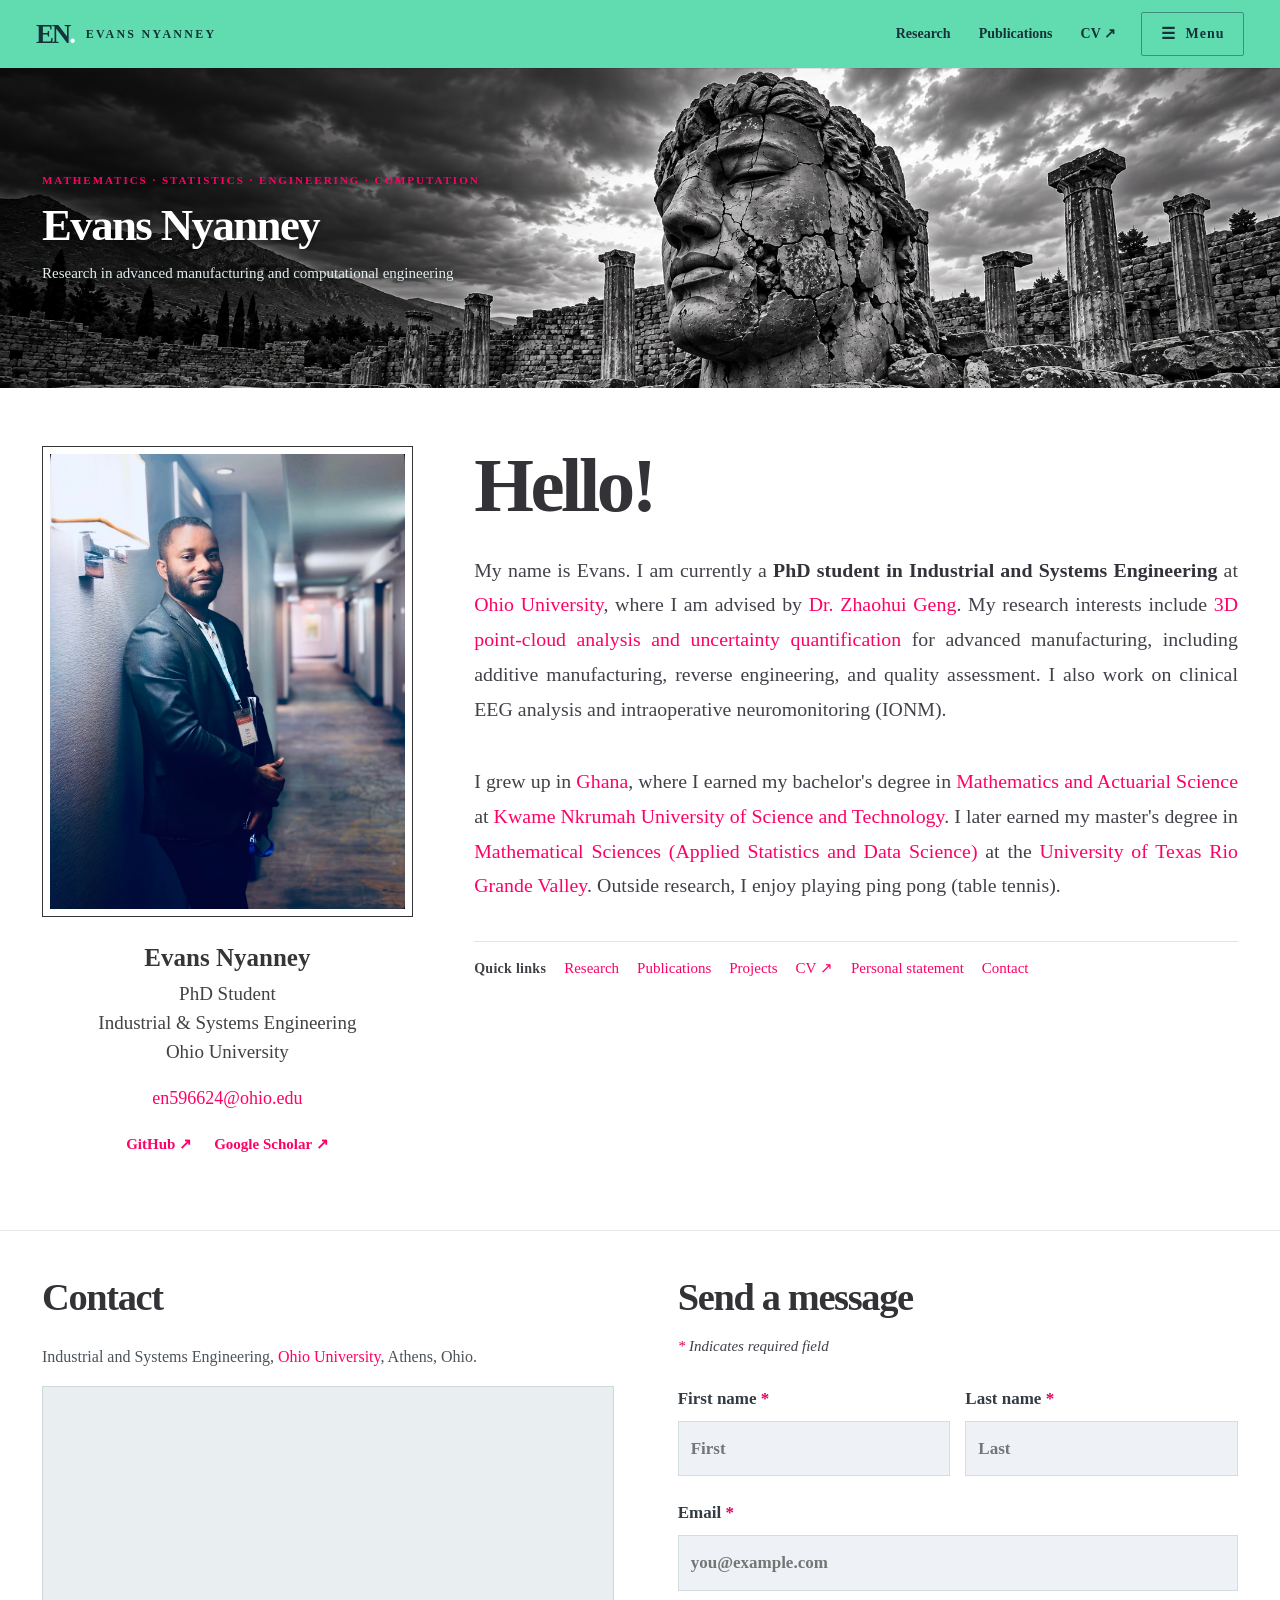
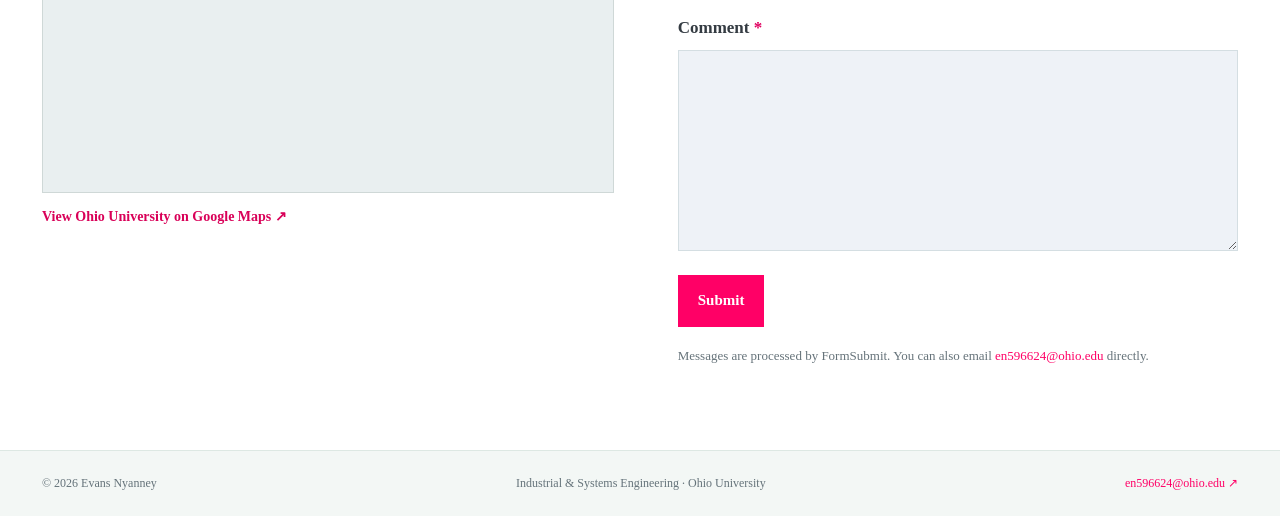
==== index.html @ 14fbb62d "Update CV and remove arrival year from homepage biography" ====
<!DOCTYPE html>

<html lang="en"><head><meta charset="utf-8"/><meta content="width=device-width, initial-scale=1" name="viewport"/><meta content="#60dcb0" name="theme-color"/><meta content="Evans Nyanney — academic research in advanced manufacturing, 3D point clouds, applied statistics, and computational engineering." name="description"/><title>Home | Evans Nyanney</title><link href="styles.css?v=20261016-5" rel="stylesheet"/><link href="typography.css?v=1" rel="stylesheet"/></head><body class="home-page">
<a class="skip-link" href="#content">Skip to main content</a>
<header class="topbar"><div class="top-inner"><a aria-label="Evans Nyanney, homepage" class="brand" href="index.html"><span class="brand-mark">EN<span class="dot">.</span></span><span class="brand-name">EVANS NYANNEY</span></a><nav class="desktop-priority" aria-label="Research shortcuts"><a href="research.html">Research</a><a href="publications.html">Publications</a><a href="cv.pdf" target="_blank" rel="noopener noreferrer">CV &#8599;</a></nav><button aria-controls="navlinks" aria-expanded="false" aria-label="Open site navigation menu" class="menu-toggle" title="Open navigation menu" type="button"><span aria-hidden="true" class="hamburger">☰</span> Menu</button><nav aria-label="Primary navigation" class="navlinks" id="navlinks"><a aria-current="page" class="active" href="index.html">Home</a><a href="cv.pdf" rel="noopener noreferrer" target="_blank">CV (PDF) ↗</a><a href="research.html">Research</a><a href="publications.html">Publications</a><a href="projects.html">Projects</a><a href="personal-statement.html">Personal Statement</a><a href="contact.html">Contact</a></nav></div></header>
<section aria-label="Research banner" class="home-masthead" style="position:relative;overflow:hidden;width:100%;aspect-ratio:4/1;background:#172126"><img class="home-masthead-image" src="assets/home-sculpture-wide.png" alt="" width="2172" height="724" fetchpriority="high" style="display:block;width:100%;height:100%;object-fit:cover;object-position:center center"/><div class="home-masthead-content wrap" style="position:absolute;inset:0;display:flex;align-items:center"><div class="home-masthead-text"><p class="eyebrow light">MATHEMATICS · STATISTICS · ENGINEERING · COMPUTATION</p><h1>Evans Nyanney</h1><p>Research in advanced manufacturing and computational engineering</p></div></div></section><main id="content"><section class="home-intro wrap"><aside class="identity"><div class="profile-art"><img alt="Evans Nyanney at a conference" decoding="async" fetchpriority="high" height="1502" src="assets/EVANS.jpg" width="1170"/></div><h2>Evans Nyanney</h2><p class="role">PhD Student<br/>Industrial &amp; Systems Engineering<br/>Ohio University</p><p class="email-line"><a href="mailto:en596624@ohio.edu">en596624@ohio.edu</a></p><div class="social-links"><a href="https://github.com/evansnyanney" rel="noopener noreferrer" target="_blank">GitHub ↗</a><a href="https://scholar.google.com/citations?user=vQ40ShMAAAAJ" rel="noopener noreferrer" target="_blank">Google Scholar ↗</a></div></aside>
<div class="welcome">
<h2>Hello!</h2>
<p class="intro-lead">My name is Evans. I am currently a <strong>PhD student in Industrial and Systems Engineering</strong> at <a href="https://www.ohio.edu/">Ohio University</a>, where I am advised by <span class="bio-highlight">Dr. Zhaohui Geng</span>. My research interests include <span class="bio-highlight">3D point-cloud analysis and uncertainty quantification</span> for advanced manufacturing, including additive manufacturing, reverse engineering, and quality assessment. I also work on clinical EEG analysis and intraoperative neuromonitoring (IONM).</p>
<p class="academic-journey">I grew up in <span class="bio-highlight">Ghana</span>, where I earned my bachelor's degree in <span class="bio-highlight">Mathematics and Actuarial Science</span> at <a href="https://www.knust.edu.gh/">Kwame Nkrumah University of Science and Technology</a>. I later earned my master's degree in <span class="bio-highlight">Mathematical Sciences (Applied Statistics and Data Science)</span> at the <a href="https://www.utrgv.edu/">University of Texas Rio Grande Valley</a>. Outside research, I enjoy playing ping pong (table tennis).</p>
<nav aria-label="Quick navigation" class="quick"><h3>Quick links</h3><ul><li><a href="research.html">Research</a></li><li><a href="publications.html">Publications</a></li><li><a href="projects.html">Projects</a></li><li><a href="cv.pdf" target="_blank" rel="noopener noreferrer">CV &#8599;</a></li><li><a href="personal-statement.html">Personal statement</a></li><li><a href="contact.html">Contact</a></li></ul></nav>
</div></section>
<section aria-labelledby="home-contact-heading" class="home-contact" id="contact">
<div class="wrap home-contact-inner">
<div class="campus-location">
<h2 class="section-title" id="home-contact-heading">Contact</h2>
<p class="campus-description">Industrial and Systems Engineering, <a href="https://www.ohio.edu/" rel="noopener noreferrer" target="_blank">Ohio University</a>, Athens, Ohio.</p>
<div class="map-shell">
<iframe allowfullscreen="" loading="lazy" referrerpolicy="no-referrer-when-downgrade" src="https://www.google.com/maps?q=Ohio%20University%2C%20Athens%2C%20Ohio&amp;z=15&amp;output=embed" title="Map showing Ohio University in Athens, Ohio"></iframe>
</div>
<a class="map-external" href="https://www.google.com/maps/search/?api=1&amp;query=Ohio+University+Athens+Ohio" rel="noopener noreferrer" target="_blank">View Ohio University on Google Maps ↗</a>
</div>
<div class="home-contact-form">
<h2 class="section-title">Send a message</h2>
<p class="required-note"><span>*</span> Indicates required field</p>
<form id="email-form" action="https://formsubmit.co/ajax/en596624@ohio.edu" method="post"><span hidden style="display:none!important"><input type="text" name="_honey" tabindex="-1" autocomplete="off" aria-hidden="true"/></span>
<div class="field-row">
<label>First name <span class="required">*</span><input autocomplete="given-name" id="sender-firstname" name="firstname" placeholder="First" required=""/></label>
<label>Last name <span class="required">*</span><input autocomplete="family-name" id="sender-lastname" name="lastname" placeholder="Last" required=""/></label>
</div>
<label>Email <span class="required">*</span><input autocomplete="email" id="sender-email" name="email" placeholder="you@example.com" required="" type="email"/></label>
<label>Comment <span class="required">*</span><textarea id="sender-message" name="message" required="" rows="6"></textarea></label>
<button class="send-button" type="submit">Submit</button>
<p class="form-status" role="status" aria-live="polite" aria-atomic="true"></p><p class="form-help">Messages are processed by FormSubmit. You can also email <a href="mailto:en596624@ohio.edu">en596624@ohio.edu</a> directly.</p>
</form>
</div>
</div>
</section>
</main>
<footer><div class="wrap footer-inner"><span>© 2026 Evans Nyanney</span><span>Industrial &amp; Systems Engineering · Ohio University</span><a href="mailto:en596624@ohio.edu">en596624@ohio.edu ↗</a></div></footer>
<script defer="" src="script.js?v=20261015-2"></script></body></html>
---- styles.css ----
:root{--ink:#23363d;--ink2:#4a5960;--mint:#56cfa9;--mintdark:#057e69;--navy:#15323b;--line:#dfe7e4;--pale:#f6f9f8;--max:1190px}
*{box-sizing:border-box}html{scroll-behavior:smooth}body{margin:0;background:white;color:var(--ink);font:17px/1.72 "Segoe UI",Arial,sans-serif;-webkit-font-smoothing:antialiased}a{color:var(--mintdark);text-decoration:none}a:hover{text-decoration:underline}button,input,textarea{font:inherit}button{cursor:pointer}a:focus-visible,button:focus-visible,input:focus-visible,textarea:focus-visible{outline:3px solid #137e86;outline-offset:4px}.skip-link{position:absolute;top:-100px;left:20px;padding:10px 17px;background:white;z-index:40}.skip-link:focus{top:12px}.wrap{max-width:var(--max);margin:0 auto;padding:0 42px}
.topbar{background:var(--mint);position:relative;z-index:10;box-shadow:0 1px 0 rgba(0,0,0,.09)}.top-inner{max-width:1470px;margin:0 auto;min-height:74px;padding:0 36px;display:flex;align-items:center;justify-content:space-between;gap:25px}.brand{display:flex;gap:12px;align-items:center;color:#113538;white-space:nowrap}.brand:hover{text-decoration:none}.brand-mark{font:700 27px/1 Georgia,serif;letter-spacing:-.08em}.dot{color:white}.brand-name{font:700 12px/1.2 "Segoe UI",Arial,sans-serif;letter-spacing:.19em}.navlinks{display:flex;align-items:center;gap:clamp(12px,1.6vw,26px)}.navlinks a{font-size:13px;font-weight:650;color:#19413f;white-space:nowrap;border-bottom:2px solid transparent;padding:23px 0 19px}.navlinks a:hover,.navlinks a.active{color:#0a3931;text-decoration:none;border-color:#1d6456}.menu-toggle{display:none;background:transparent;border:1px solid #2f8f78;color:#133d38;padding:7px 12px;font-size:13px;font-weight:700}
.hero{height:206px;background:#15323b;position:relative;overflow:hidden}.hero-figure{position:absolute;inset:0 0 0 43%;background-position:center right;background-repeat:no-repeat;background-size:cover;opacity:.7;filter:saturate(.78)}.hero::after{content:"";position:absolute;inset:0;background:linear-gradient(90deg,#15323b 0%,#15323b 32%,rgba(21,50,59,.33) 77%);pointer-events:none}.hero-inner{position:relative;z-index:2;height:100%;display:flex;align-items:center}.hero-text{color:white}.hero-text h1{font-size:clamp(31px,3.7vw,48px);letter-spacing:-.035em;font-weight:650;margin:5px 0 1px;line-height:1.2}.hero-text>p:last-child{font-size:15px;margin:9px 0 0;color:#d2e6e2}.eyebrow{font-size:11px;letter-spacing:.18em;font-weight:800;text-transform:uppercase;color:#147c69;margin:0}.eyebrow.light{color:#89d9be}
.home-intro{display:grid;grid-template-columns:335px minmax(0,1fr);gap:68px;padding-top:70px;padding-bottom:78px;align-items:start}.identity{text-align:center}.profile-art{width:100%;aspect-ratio:auto;background:#fff;border:1px solid #aebbbd;outline:7px solid #f8fafa;overflow:visible;margin-bottom:27px;padding:7px}.profile-art img{width:100%;height:auto;display:block;object-fit:contain;object-position:center center}.identity h2{font-size:22px;margin:0 0 0;line-height:1.4}.role{font-size:15px;line-height:1.55;margin:4px 0 15px;color:var(--ink2)}.email-line{padding:12px 0;border-top:1px solid var(--line);border-bottom:1px solid var(--line);margin:15px 0;font-size:14px}.social-links{display:flex;justify-content:center;gap:21px;font-size:13px;font-weight:700}
.welcome h2{font-size:clamp(55px,6vw,79px);line-height:1.05;margin:17px 0 25px;letter-spacing:-.055em;font-weight:700}.period{color:var(--mintdark)}.welcome p{margin:0 0 23px;color:#405058;font-size:17px;line-height:1.78}.welcome p.intro-lead{font-size:19px;line-height:1.75;color:#2e444a}.welcome strong{color:#203943}.welcome .bio-highlight{color:var(--mintdark);font-weight:650}.quick{margin-top:36px;padding-top:22px;border-top:1px solid #dce4e1}.quick h3{font-size:27px;margin:0 0 1px;letter-spacing:-.025em}.quick p{font-size:15px;color:#64727a;margin:0 0 8px}.quick ul{list-style:none;margin:11px 0 0;padding:0}.quick li{border-bottom:1px solid #e3eae7}.quick li a{padding:11px 0;display:flex;align-items:center;justify-content:space-between;font-size:16px;font-weight:600}.quick li a span{font-size:14px}.quick li a:hover{padding-left:4px;text-decoration:none}
.page-header{padding-top:68px;padding-bottom:41px;border-bottom:1px solid var(--line)}.page-header h1{font-size:clamp(38px,4.5vw,59px);letter-spacing:-.045em;line-height:1.12;margin:13px 0 15px}.page-subtitle{color:#5f7178;max-width:750px;font-size:19px;margin:0}.page-content{padding-top:45px;padding-bottom:95px;min-height:440px}.topic{display:grid;grid-template-columns:65px 1fr;gap:25px;border-bottom:1px solid var(--line);padding:28px 0 33px}.topic:first-child{padding-top:10px}.topic-num{font-size:17px;color:var(--mintdark);font-weight:700}.topic h2,.pub h2{font-size:24px;letter-spacing:-.025em;line-height:1.3;margin:0 0 14px}.topic p{max-width:850px;color:#4d5e65;margin:0;font-size:17px}.topic p.topic-tag{font-size:11px;letter-spacing:.14em;font-weight:700;color:var(--mintdark);margin:0 0 11px}.note-link{background:var(--pale);border-left:3px solid var(--mint);padding:23px 28px;margin-top:45px;max-width:900px}.note-link p{margin:8px 0 0;color:#4d5e65}.pub{display:grid;grid-template-columns:75px minmax(0,1fr) 58px;gap:20px;border-bottom:1px solid var(--line);padding:27px 0 31px}.pub:first-child{border-top:1px solid var(--line)}.pub-year{color:var(--mintdark);font-weight:700;font-size:15px}.pub h2{font-size:20px;margin:0 0 8px}.pub p{font-size:14px;color:#56666e;margin:0}.pub>a{font-size:13px;font-weight:700;justify-self:end;white-space:nowrap}.after-list{margin-top:30px}.statement{max-width:1010px}.statement .welcome-note{text-align:right;font-weight:700;font-size:22px;color:var(--ink);margin:0 0 21px}.statement p{font-size:18px;line-height:1.95;color:#3d4d54;margin:0 0 26px}.statement p.signature{text-align:right;font-weight:700;color:var(--ink);margin-top:40px}.contact-grid{display:grid;grid-template-columns:.83fr 1.17fr;gap:80px}.contact-grid h2{font-size:25px;letter-spacing:-.03em;margin:0 0 16px}.small-muted{color:#5c6c73}.contact-details dl{margin-top:26px}.contact-details dt{font-size:12px;color:#64737a;letter-spacing:.11em;text-transform:uppercase;font-weight:700;margin:19px 0 2px}.contact-details dd{margin:0}.email-panel{background:var(--pale);border:1px solid var(--line);padding:34px}.email-panel>p{color:#5d6c72;font-size:14px;line-height:1.65}.email-panel label{display:flex;flex-direction:column;gap:6px;font-size:13px;color:#334d56;font-weight:700;margin:17px 0}.field-row{display:grid;grid-template-columns:1fr 1fr;gap:15px}.email-panel input,.email-panel textarea{width:100%;min-width:0;border:1px solid #c8d5d2;border-radius:0;background:white;color:#19373f;padding:12px 13px;font-size:15px}.send-button{border:0;background:#167f6b;color:white;font-size:14px;font-weight:700;padding:12px 20px;margin-top:2px}.send-button:hover{background:#126a59}.email-panel .form-help{font-size:12px;margin-bottom:0}
footer{background:#f3f7f5;border-top:1px solid #dde8e3;color:#65737a}.footer-inner{padding-top:22px;padding-bottom:22px;display:flex;justify-content:space-between;gap:15px;align-items:center;font-size:12px}
@media(max-width:960px){.wrap{padding-left:30px;padding-right:30px}.top-inner{padding:0 25px}.navlinks{gap:11px}.navlinks a{font-size:12px}.home-intro{grid-template-columns:290px 1fr;gap:37px}.welcome p{font-size:16px}.welcome p.intro-lead{font-size:18px}.contact-grid{gap:32px}}
@media(max-width:780px){.menu-toggle{display:block}.navlinks{display:none;position:absolute;top:74px;left:0;right:0;background:#50cba5;padding:10px 30px 20px;box-shadow:0 10px 16px #17332b2a;flex-direction:column;align-items:stretch;gap:0}.navlinks.open{display:flex}.navlinks a{padding:10px 5px;font-size:15px}.home-intro{grid-template-columns:235px 1fr;gap:30px}.identity h2{font-size:19px}.role{font-size:13px}.social-links{gap:12px}.contact-grid{grid-template-columns:1fr}.page-content{min-height:unset}}
@media(max-width:630px){.wrap{padding-left:23px;padding-right:23px}.top-inner{min-height:68px;padding:0 20px}.navlinks{top:68px}.hero{height:165px}.hero-figure{inset:0 0 0 15%;opacity:.36}.hero::after{background:linear-gradient(90deg,#15323b 0%,#15323bea 38%,#15323b68)}.hero-text h1{font-size:31px}.hero-text>p:last-child{font-size:13px;max-width:300px}.eyebrow{font-size:9px}.home-intro{display:flex;flex-direction:column;gap:38px;padding-top:42px;padding-bottom:60px}.identity{max-width:350px;width:100%;margin:0 auto}.profile-art{aspect-ratio:auto}.welcome h2{font-size:63px;margin-top:10px}.welcome p{font-size:16px;line-height:1.77}.welcome p.intro-lead{font-size:18px}.quick h3{font-size:25px}.page-header{padding-top:40px;padding-bottom:33px}.page-header h1{font-size:40px}.page-subtitle{font-size:16px}.page-content{padding-top:30px;padding-bottom:70px}.topic{grid-template-columns:40px 1fr;gap:13px}.topic h2{font-size:21px}.topic p{font-size:15px}.pub{grid-template-columns:45px 1fr;gap:12px}.pub h2{font-size:17px}.pub>a{grid-column:2;justify-self:start}.statement p{font-size:16px;line-height:1.82}.field-row{grid-template-columns:1fr;gap:0}.email-panel{padding:24px}.footer-inner{flex-direction:column;align-items:flex-start;gap:4px}}
@media(prefers-reduced-motion:reduce){html{scroll-behavior:auto}}


/* Homepage refinement: direct visual alignment with the selected academic reference.
   Pink/magenta identifies important institutions, advisor, fields, and navigation links.
   The green navigation bar and point-cloud figure remain intact. */
:root{--academic-accent:#f60062;--mint:#61dcb0;--mintdark:#e6005b;--max:1480px}
a{color:var(--academic-accent)}
a:hover{color:#c5004f}
.topbar{background:#61dcb0}
.navlinks a,.brand{color:#143338}
.navlinks a:hover,.navlinks a.active{color:#173e3e;border-color:#143338}
.hero{height:126px}
.hero-figure{opacity:.57;inset:0 0 0 34%;background-position:center 55%}
.hero::after{background:linear-gradient(90deg,#15323b 0%,#15323b 31%,rgba(21,50,59,.44) 85%)}
.hero-text h1{font-size:clamp(25px,2.8vw,38px)}
.hero-text>p:last-child{font-size:13px;margin:4px 0 0}
.wrap{max-width:var(--max)}
.home-intro{grid-template-columns:minmax(280px,31%) minmax(0,1fr);gap:clamp(45px,4.8vw,80px);padding-top:58px;padding-bottom:96px}
.identity{max-width:440px}
.profile-art{border:1px solid #343434;outline:0;padding:7px;background:#fff;margin-bottom:23px}
.profile-art img{width:100%;height:auto;object-fit:contain;object-position:center;display:block}
.identity h2{font-size:25px;font-weight:700;margin-top:14px;color:#363638}
.identity .role{font-size:19px;color:#424246;line-height:1.52;margin:5px 0 14px}
.identity .email-line{border:0;padding:2px 0;margin:0 0 16px;font-size:18px}
.identity .social-links{gap:22px;margin-top:9px;font-size:15px}
.welcome h2{font-size:clamp(60px,5.5vw,82px);letter-spacing:-.045em;font-weight:750;margin:-2px 0 22px;line-height:1.03;color:#333337}
.welcome p,.welcome p.intro-lead{font-size:clamp(19px,1.55vw,24px);line-height:1.65;margin:0 0 40px;color:#414149;font-weight:400;letter-spacing:.002em}
.welcome p.intro-lead{font-weight:400}
.welcome p a,.welcome p .bio-highlight{color:var(--academic-accent);font-weight:400}
.welcome p strong{font-weight:500;color:#33333b}
.welcome p a:hover{text-decoration:underline;text-underline-offset:4px}
.quick{margin-top:50px;padding:0;border:0}
.quick h3{font-size:clamp(29px,2.9vw,40px);font-weight:750;letter-spacing:-.028em;margin:0 0 18px;color:#333337}
.quick ul{list-style:disc;padding:0 0 0 43px;margin:0}
.quick li{border:0;padding:0 0 12px 0;font-size:clamp(19px,1.45vw,23px);line-height:1.6;color:#414149}
.quick li a{display:inline;padding:0;font-size:inherit;font-weight:400;color:var(--academic-accent)}
.quick li a:hover{padding:0;text-decoration:underline;text-underline-offset:4px}
.quick li::marker{color:#414149}
.page-header .eyebrow,.topic-num,.pub-year,.topic p.topic-tag{color:var(--academic-accent)}
.note-link{border-left-color:var(--academic-accent)}
.send-button{background:#df0059}
.send-button:hover{background:#b60048}
@media(max-width:1060px){
 .home-intro{grid-template-columns:minmax(245px,31%) minmax(0,1fr);gap:35px}
 .welcome p,.welcome p.intro-lead{font-size:19px}
 .identity .role{font-size:16px}.identity .email-line{font-size:15px}
}
@media(max-width:780px){
 .navlinks{background:#61dcb0}
 .home-intro{grid-template-columns:245px minmax(0,1fr);gap:28px}
 .welcome h2{font-size:59px}
 .welcome p,.welcome p.intro-lead{font-size:17px}
 .quick li{font-size:17px}
}
@media(max-width:630px){
 .hero{height:100px}
 .home-intro{display:flex;flex-direction:column;gap:38px;padding-top:36px;padding-bottom:65px}
 .identity{max-width:355px;width:100%;margin:0 auto}
 .welcome h2{font-size:64px;margin:0 0 18px}
 .welcome p,.welcome p.intro-lead{font-size:18px;line-height:1.65;margin-bottom:26px}
 .quick{margin-top:34px}
 .quick h3{font-size:30px}
 .quick ul{padding-left:26px}
 .quick li{font-size:17px;padding-bottom:11px}
}


/* Compact site-wide top-right navigation, expanded only when MENU is clicked. */
.top-inner{position:relative;min-height:68px}
.menu-toggle{display:inline-flex!important;align-items:center;gap:10px;background:transparent;border:1px solid rgba(21,50,59,.45);color:#173338;padding:9px 16px;font-size:14px;font-weight:800;letter-spacing:.07em;border-radius:2px;min-width:103px;justify-content:center}
.menu-toggle:hover,.menu-toggle[aria-expanded="true"]{background:#fff8;text-decoration:none}
.hamburger{font-size:16px;line-height:1}
.navlinks,.navlinks.open{position:absolute;display:none;right:30px;top:calc(100% - 2px);left:auto;width:min(340px,calc(100vw - 32px));background:#f9fffc;flex-direction:column;align-items:stretch;gap:0;padding:9px 17px;box-shadow:0 18px 35px #142f2850;border:1px solid #cddfd8;border-top:3px solid #126c65;max-height:calc(100vh - 90px);overflow-y:auto;z-index:30}
.navlinks.open{display:flex}
.navlinks a{display:block!important;border-bottom:1px solid #dae7e2!important;color:#1b4544!important;font-size:15px!important;padding:12px 7px!important;line-height:1.45;white-space:normal}
.navlinks a:last-child{border-bottom:0!important}
.navlinks a:hover,.navlinks a.active{color:#de005a!important;background:#f5faf8;text-decoration:none}

/* Homepage contact section: map at left, functional mail-composition form at right. */
.home-contact{border-top:1px solid #e3e8e7;background:#fff;padding:44px 0 84px}
.home-contact-inner{display:grid;grid-template-columns:1fr .98fr;align-items:start;gap:clamp(35px,5vw,84px)}
.section-title{font-size:clamp(30px,3vw,43px);line-height:1.15;letter-spacing:-.035em;color:#333337;margin:0 0 24px;font-weight:750}
.campus-description{color:#4b535b;font-size:16px;line-height:1.7;margin:0 0 16px}
.map-shell{border:1px solid #cfd8d7;overflow:hidden;position:relative;background:#e9eff0}
.map-shell iframe{display:block;width:100%;height:405px;border:0}
.map-external{display:inline-block;font-weight:650;font-size:14px;margin-top:12px;color:#d90058}
.home-contact-form .required-note{font-size:15px;font-style:italic;margin:-9px 0 24px;color:#414149}
.required-note span,.home-contact-form .required{color:#e00060}
.home-contact-form form{display:block}
.home-contact-form label{display:block;color:#343b42;font-weight:650;font-size:17px;margin:0 0 22px}
.home-contact-form .field-row{display:grid;grid-template-columns:1fr 1fr;gap:15px}
.home-contact-form input,.home-contact-form textarea{display:block;width:100%;font:inherit;font-size:17px;padding:12px;border:1px solid #d4dee2;background:#eef2f7;color:#1f3842;outline-offset:2px;margin-top:8px;border-radius:0;min-height:44px}
.home-contact-form textarea{resize:vertical;min-height:145px}
.home-contact-form .send-button{background:#e90061;color:white;font-size:15px;border:0;padding:13px 20px;font-weight:700}
.home-contact-form .send-button:hover{background:#b9004f}
.home-contact-form .form-help{font-size:13px;line-height:1.55;color:#66737a;margin:19px 0 0}
.contact-page-map{margin-top:25px}
.contact-page-map .map-shell iframe{height:290px}
@media(max-width:780px){
  .navlinks,.navlinks.open{right:18px;left:auto;top:calc(100% - 1px);width:min(340px,calc(100vw - 36px));padding:9px 17px}
  .home-contact-inner{grid-template-columns:1fr;gap:42px}
  .map-shell iframe{height:330px}
}
@media(max-width:630px){
  .home-contact{padding:32px 0 58px}
  .home-contact-form .field-row{grid-template-columns:1fr;gap:0}
  .map-shell iframe{height:270px}
  .section-title{font-size:31px}
}
/* Research-focused content and desktop shortcuts. */
.desktop-priority{display:flex;gap:28px;align-items:center;margin-left:auto}.desktop-priority a{font-size:14px;font-weight:700;color:#173338}
.welcome h2{font-size:clamp(36px,4vw,58px);line-height:1.13;letter-spacing:-.04em;margin:12px 0 24px}
.welcome p,.welcome p.intro-lead{font-size:clamp(18px,1.4vw,21px);line-height:1.7;margin-bottom:24px}
.research-actions{display:flex;align-items:center;flex-wrap:wrap;gap:22px;margin:28px 0}.primary-link{display:inline-block;background:#15323b;color:white;padding:12px 20px;border-radius:3px;font-weight:650}.primary-link:hover{background:#24505c;color:white}
.research-facts{display:grid;grid-template-columns:repeat(3,minmax(0,1fr));gap:20px;border-block:1px solid var(--line);padding:23px 0;margin:30px 0}.research-facts dt{font-weight:750;font-size:21px;color:#15323b}.research-facts dd{margin:4px 0 0;font-size:13px;line-height:1.5;color:#52636a}
.welcome .background-note{font-size:16px}.quick{margin-top:28px}.quick h3{font-size:26px}.quick li{font-size:17px}
.research-highlights{padding-top:42px;padding-bottom:68px;border-top:1px solid var(--line)}.research-highlights>h2{font-size:36px;letter-spacing:-.035em;margin:8px 0 28px}.highlight-grid{display:grid;grid-template-columns:repeat(3,minmax(0,1fr));gap:24px}.highlight-grid article{padding:26px;background:#f6f9f8;border:1px solid var(--line);border-top:3px solid #15323b}.highlight-grid h3{font-size:23px;line-height:1.35;margin:12px 0}.highlight-grid p{font-size:16px;color:#4d5e65}.highlight-grid a{font-size:15px;font-weight:650}.topic-tag{font-size:11px;letter-spacing:.1em;font-weight:700;color:#b60048}
.research-summary{max-width:950px;background:var(--pale);border-left:3px solid #15323b;padding:26px 30px;margin-bottom:24px}.research-summary h2{font-size:27px;line-height:1.35;margin:0 0 14px}.research-summary p{margin:0;color:#4d5e65}.topic p+p{margin-top:16px}.topic p+a{display:inline-block;margin-top:16px}.topic{scroll-margin-top:24px}.publication-section{margin-top:42px;font-size:27px}.pub p.authors{margin:10px 0 6px}.pub p.paper-summary{margin-top:12px;font-size:15px}.authors strong{color:#23363d}
.workflow{margin:24px 0;max-width:950px}.workflow ol{display:grid;grid-template-columns:repeat(4,minmax(0,1fr));gap:12px;padding:0;list-style:none;counter-reset:stage}.workflow li{padding:18px 14px;background:#edf6f2;border:1px solid #c9ded5;font-size:15px;counter-increment:stage}.workflow li:before{content:counter(stage,decimal-leading-zero);display:block;font-weight:750;color:#086550;margin-bottom:8px}.workflow figcaption{font-size:13px;line-height:1.6;color:#5c6c73}
@media(max-width:1000px){.research-facts{gap:12px}.research-facts dt{font-size:18px}.highlight-grid{gap:15px}.highlight-grid article{padding:20px}.workflow ol{grid-template-columns:repeat(2,minmax(0,1fr))}}
@media(max-width:780px){.desktop-priority{display:none}.highlight-grid{grid-template-columns:1fr}.welcome h2{font-size:38px}.research-facts{grid-template-columns:1fr}.research-facts div{display:flex;flex-direction:column}.research-summary{padding:22px}.research-summary h2{font-size:23px}}
@media(max-width:630px){.welcome h2{font-size:39px}.research-facts{grid-template-columns:repeat(2,minmax(0,1fr))}.research-highlights{padding-top:32px;padding-bottom:42px}.research-highlights>h2{font-size:31px}.workflow ol{grid-template-columns:1fr}.research-actions{gap:18px}}

/* Compact quick links and the bright pink accent from the reference. */
:root{--academic-accent:#ff0066;--mintdark:#ff0066}
.quick{display:flex;align-items:baseline;flex-wrap:wrap;gap:8px 18px;margin-top:22px;padding:14px 0;border-top:1px solid var(--line)}
.quick h3{font-size:14px;letter-spacing:.02em;line-height:1.5;margin:0;color:#414149;white-space:nowrap}
.quick ul{display:flex;flex-wrap:wrap;gap:6px 18px;list-style:none;padding:0;margin:0}
.quick li{font-size:15px;line-height:1.6;padding:0;border:0}
.quick li a,.quick li a:hover{display:inline;padding:0;font-size:inherit}
a,.welcome p a,.welcome p .bio-highlight,.email-line a,.social-links a,.topic-tag,.topic p.topic-tag,.eyebrow,.topic-num,.pub-year,.period{color:var(--academic-accent)}
.hero .eyebrow.light{color:var(--academic-accent)}
.highlight-grid article{border-top-color:var(--academic-accent)}
.highlight-grid .topic-tag{color:var(--academic-accent)}
.research-summary,.note-link{border-left-color:var(--academic-accent)}
.research-actions .primary-link,.send-button,.home-contact-form .send-button{background:var(--academic-accent);color:white}
.research-actions .primary-link:hover,.send-button:hover,.home-contact-form .send-button:hover{background:#cc0052;color:white}
.workflow li{background:#fff4f8;border-color:#f3c4d7}.workflow li:before{color:var(--academic-accent)}
@media(max-width:630px){.quick{gap:6px 14px}.quick ul{gap:6px 15px}.quick li{font-size:14px}}

/* Open biography layout, following the supplied academic references. */
.home-page .home-intro{padding-top:58px;padding-bottom:72px;align-items:start}
.home-page .welcome h2{font-size:clamp(64px,6vw,88px);line-height:1.05;margin:0 0 26px;letter-spacing:-.045em}
.home-page .welcome p,.home-page .welcome p.intro-lead{font-size:clamp(18px,1.55vw,24px);line-height:1.75;margin:0 0 38px}
.home-page .welcome strong{font-weight:650}
.home-page .quick{margin-top:8px}
.statement-page .page-header{text-align:center;border:0;padding-top:52px;padding-bottom:20px}
.statement-page .page-header h1{font-size:clamp(34px,3.5vw,48px);letter-spacing:.01em;margin:0}
.statement-page .page-content{padding-top:0;padding-bottom:70px}
.statement-page .statement{max-width:1280px;margin:0 auto}
.statement-page .statement .welcome-note{text-align:right;font-size:21px;font-weight:700;margin:0 0 12px}
.statement-page .statement p{font-size:clamp(17px,1.3vw,21px);line-height:1.95;letter-spacing:.01em;margin-bottom:30px}
.statement-page .statement .signature{text-align:right;font-weight:400;margin-top:38px}
@media(max-width:630px){.home-page .home-intro{padding-top:34px;padding-bottom:44px;gap:32px}.home-page .welcome h2{font-size:64px;margin-bottom:22px}.home-page .welcome p,.home-page .welcome p.intro-lead{font-size:18px;line-height:1.75;margin-bottom:28px}.statement-page .page-header{padding-top:36px;padding-bottom:24px}.statement-page .statement p{font-size:17px;line-height:1.85;margin-bottom:26px}}

/* Full-width research image behind the banner text. */
.home-page .hero{height:200px;display:block;position:relative;background:#15323b;isolation:isolate}
.home-page .hero-figure{position:absolute;inset:0;display:block;background:none;opacity:1;filter:none;overflow:hidden;z-index:0}
.home-page .hero-figure img{display:block;width:100%;height:100%;max-height:none;object-fit:cover;object-position:center 50%}
.home-page .hero::after{content:"";display:block;position:absolute;inset:0;z-index:1;background:linear-gradient(90deg,rgba(4,22,32,.35) 0%,rgba(4,22,32,.15) 38%,transparent 75%);pointer-events:none}
.home-page .hero-inner{position:relative;z-index:2;display:flex;align-items:center;height:100%;width:100%;max-width:var(--max);margin:0 auto;padding:0 42px}
.home-page .hero-text{max-width:640px;text-shadow:0 1px 4px rgba(0,0,0,.35)}
@media(max-width:630px){.home-page .hero{height:180px}.home-page .hero-inner{padding:0 23px}.home-page .hero-figure{inset:0;opacity:1}.home-page .hero-figure img{max-height:none;object-position:center 50%}.home-page .hero-text{max-width:100%}.home-page .hero::after{background:linear-gradient(90deg,rgba(12,35,44,.85),rgba(12,35,44,.3))}}

/* Three bunny scans across the full banner. */
.home-page .hero-bunnies{display:grid;grid-template-columns:repeat(3,minmax(0,1fr));gap:0;background:#001d2c}
.home-page .bunny-panel{display:block;position:relative;overflow:hidden;min-width:0;height:100%}
.home-page .hero-bunnies .bunny-panel img{position:absolute;height:100%;width:auto;max-width:none;max-height:none;left:50%;top:0;transform:translateX(-74%);object-fit:contain}
.home-page .hero::after{background:linear-gradient(90deg,rgba(4,22,32,.7),rgba(4,22,32,.35) 40%,rgba(4,22,32,.1) 75%)}
@media(max-width:630px){.home-page .hero-bunnies{grid-template-columns:repeat(3,minmax(0,1fr))}.home-page .hero::after{background:rgba(4,22,32,.5)}}

.form-honeypot{display:none!important}.form-status{font-size:15px;line-height:1.6;margin:16px 0 0}.form-status:empty{display:none}.form-status[data-state="success"]{color:#176548}.form-status[data-state="error"]{color:#b00036}.send-button:disabled{opacity:.65;cursor:wait}

/* Dedicated point-cloud banner for the personal statement. */
.statement-banner{position:relative;isolation:isolate;min-height:clamp(260px,32vw,520px);display:flex;align-items:center;justify-content:center;padding:54px 30px;background:#001d2c url('assets/point-cloud-banner.png') center/cover no-repeat;text-align:center}
.statement-banner::before{content:"";position:absolute;inset:0;background:rgba(0,15,25,.48);z-index:-1}
.statement-banner h1{margin:0;color:#fff;font-size:clamp(42px,7.5vw,122px);font-weight:800;line-height:1.08;letter-spacing:.015em;text-transform:uppercase;max-width:1500px;text-shadow:0 2px 14px rgba(0,0,0,.12)}
.statement-page .page-header h2{font-size:clamp(32px,3.5vw,48px);letter-spacing:.01em;line-height:1.2;margin:0}
@media(max-width:630px){.statement-banner{min-height:270px;padding:40px 23px}.statement-banner h1{font-size:clamp(34px,8vw,50px)}}

/* Preserve the sculpture composition instead of cropping it into a short strip. */
.home-page .hero{height:auto;min-height:240px;aspect-ratio:2172/724}
.home-page .hero-figure img{object-fit:cover;object-position:center center}
.home-page .hero-inner{position:absolute;inset:0;height:100%;width:100%}
@media(max-width:630px){.home-page .hero{height:auto;min-height:280px;aspect-ratio:3/2}.home-page .hero-figure img{object-position:68% center}}

/* Independent homepage masthead: image determines height without cropping. */
.home-masthead{width:100%;isolation:isolate}
.home-masthead-text{color:white;max-width:640px;text-shadow:0 1px 6px #0007}
.home-masthead-text h1{font-size:clamp(30px,3.5vw,54px);line-height:1.15;letter-spacing:-.035em;margin:10px 0}
.home-masthead-text .eyebrow{color:#ff0066}
.home-masthead-text>p:last-child{font-size:15px;line-height:1.6;color:#e1edee;margin:8px 0 0}
@media(max-width:630px){.home-masthead-text h1{font-size:25px;margin:5px 0}.home-masthead-text .eyebrow{font-size:8px;letter-spacing:.08em}.home-masthead-text>p:last-child{font-size:11px;max-width:230px;margin:3px 0}.home-masthead-content.wrap{padding-left:16px;padding-right:16px}}

/* Projects: three point-cloud bunnies across the masthead. */
.projects-banner{position:relative;isolation:isolate;height:clamp(200px,20vw,340px);overflow:hidden;background:#001d2c}
.projects-bunnies{position:absolute;inset:0;display:grid;grid-template-columns:repeat(3,minmax(0,1fr))}
.projects-bunnies>span{position:relative;overflow:hidden;min-width:0}
.projects-bunnies img{position:absolute;top:0;left:50%;height:100%;width:auto;max-width:none;transform:translateX(-74%)}
.projects-banner-title{position:absolute;inset:0;display:flex;align-items:center;justify-content:center;background:linear-gradient(0deg,rgba(0,15,25,.42),rgba(0,15,25,.12));padding:24px}
.projects-banner h1{color:#fff;font-size:clamp(42px,5vw,76px);line-height:1.1;font-weight:750;margin:0;text-shadow:0 2px 10px #00121dcc;letter-spacing:-.025em}
.page-header h2{font-size:clamp(30px,3.5vw,48px);letter-spacing:-.035em;line-height:1.2;margin:13px 0 15px}
@media(max-width:630px){.projects-banner{height:200px}.projects-banner h1{font-size:44px}}

/* Publications masthead with colorful geometric point-cloud artwork. */
.publications-banner{position:relative;height:clamp(220px,23vw,380px);overflow:hidden;background:#e9eef0;isolation:isolate}
.publications-banner>img{display:block;width:100%;height:100%;object-fit:cover;object-position:center}
.publications-banner-title{position:absolute;inset:0;display:flex;align-items:center;justify-content:center;background:rgba(8,22,30,.38);padding:24px}
.publications-banner h1{color:white;font-size:clamp(42px,5vw,76px);font-weight:750;line-height:1.15;letter-spacing:-.025em;margin:0;text-shadow:0 2px 12px #001522aa}
@media(max-width:630px){.publications-banner{height:220px}.publications-banner h1{font-size:42px}}

/* Compact, edge-to-edge artwork with no white outer margins. */
.publications-banner.publications-banner-full{height:240px;min-height:0;padding:0;margin:0;width:100%;background:#10171c;overflow:hidden}
.publication-artwork{position:absolute;inset:0;background-image:url('assets/publications-banner.png');background-size:auto 100%;background-position:center;background-repeat:repeat-x;filter:invert(1) hue-rotate(180deg);opacity:.9}
@media(max-width:630px){.publications-banner.publications-banner-full{height:190px}}

/* Projects registration illustration. */
.projects-banner.registration-banner{height:clamp(230px,23vw,380px);background:#061925}
.registration-banner-image{display:block;width:100%;height:100%;object-fit:cover;object-position:center}
.registration-banner .projects-banner-title{align-items:flex-end;justify-content:flex-start;padding:24px max(30px,calc((100vw - 1480px)/2 + 42px));background:linear-gradient(0deg,rgba(0,15,25,.65),transparent 55%)}
.registration-banner h1{font-size:clamp(34px,4vw,58px)}
@media(max-width:630px){.projects-banner.registration-banner{height:230px}.registration-banner .projects-banner-title{padding:18px 23px}}

/* Fit the complete Research illustration within the Projects banner dimensions. */
.projects-banner.registration-banner{height:clamp(200px,20vw,340px)}
.registration-banner .registration-banner-image{width:100%;height:100%;object-fit:contain;object-position:center}
@media(max-width:630px){.projects-banner.registration-banner{height:200px}}

/* Research content in a simple vertical reading order. */
.research-heading .page-subtitle{max-width:960px;font-size:18px;line-height:1.75}
.research-layout{display:block;padding-top:36px}
.research-card{padding:30px 0 34px;border:0;border-bottom:1px solid var(--line);background:transparent;max-width:1100px}
.research-card:first-child{padding-top:0}
.research-card-label{display:flex;align-items:center;gap:16px;margin-bottom:14px}
.research-card-label>span{font-size:14px;font-weight:700;color:#ff0066}
.research-card-label .topic-tag{margin:0}
.research-card h2{font-size:26px;line-height:1.35;letter-spacing:-.025em;margin:0 0 16px}
.research-card p{font-size:17px;line-height:1.8;color:#4d5e65;margin:0 0 16px;max-width:1000px}
.research-card a,.research-toolbox a{display:inline-block;font-size:15px;font-weight:650;margin-top:4px}
.research-topics{display:block;padding-left:23px;margin:16px 0 22px;list-style:disc}
.research-topics li{padding:0;margin:8px 0;font-size:17px;line-height:1.7}
.research-card p.research-status{font-size:14px;color:#66737a;margin-bottom:0}
.research-toolbox{display:block;max-width:1000px;padding:24px 28px;margin-top:36px;background:var(--pale);border-left:3px solid #ff0066}
.research-toolbox h2{font-size:23px;line-height:1.35;margin:8px 0 16px}
.research-toolbox p{font-size:16px;line-height:1.75;margin:0 0 12px}
.research-toolbox .eyebrow{font-size:11px}
@media(max-width:630px){.research-heading .page-subtitle{font-size:17px}.research-card h2{font-size:23px}.research-card p,.research-topics li{font-size:16px}.research-toolbox{padding:22px}}

/* Compact project navigation and consistent project details. */
.project-jump-links{display:flex;flex-wrap:wrap;gap:8px 24px;margin-top:24px;padding-top:18px;border-top:1px solid var(--line)}
.project-jump-links a{font-size:14px;font-weight:650}
.topic p.project-mentor{font-size:14px;color:#66737a;margin-top:18px}

.pub p.publication-award{color:#c5004f;font-weight:700;margin-top:12px}
.selected-awards{margin-top:36px;padding-top:6px;border-top:1px solid var(--line)}
.selected-awards ul{list-style:none;padding:0;margin:20px 0 0}
.selected-awards li{font-size:16px;line-height:1.75;color:#4d5e65;margin-bottom:22px}
.selected-awards strong{color:#23363d}

/* Outlined diamond list markers with a shared hanging indent. */
main ul:not(.quick ul):not(.manuscript-titles){list-style:none;padding-left:0}
main ul:not(.quick ul):not(.manuscript-titles)>li{position:relative;padding-left:24px}
main ul:not(.quick ul):not(.manuscript-titles)>li::before{content:"";position:absolute;left:3px;top:.62em;width:7px;height:7px;border:1px solid #5965c9;transform:rotate(45deg);box-sizing:border-box;background:transparent}

/* Manuscripts line up with publication titles, without moving the heading. */
.manuscript-details{margin-left:95px}
main .manuscript-titles{list-style:none;padding:0;margin:22px 0}
main .manuscript-titles>li{display:grid;grid-template-columns:12px minmax(0,1fr);gap:12px;padding:0;margin:8px 0;line-height:1.7;align-items:baseline}
main .manuscript-titles>li::before{content:none}
.manuscript-diamond{color:#5965c9;font-size:16px;line-height:1}
.manuscript-details>p{margin-left:24px;margin-top:20px;font-size:14px;color:#56666e}
@media(max-width:630px){.manuscript-details{margin-left:57px}}

/* Paper and poster links share one aligned resource column. */
.pub:has(.pub-resources){grid-template-columns:75px minmax(0,1fr) 112px}
.pub-resources{display:flex;flex-direction:column;gap:10px;align-items:flex-end;justify-self:end}
.pub-resources a{font-size:13px;font-weight:700;white-space:nowrap}
@media(max-width:630px){.pub:has(.pub-resources){grid-template-columns:45px minmax(0,1fr)}.pub-resources{grid-column:2;justify-self:start;flex-direction:row;align-items:center;gap:20px}}

/* Publications artwork inspired by the supplied science book cover. */
.publications-cover-banner{position:relative;height:clamp(260px,23vw,380px);overflow:hidden;background:#180c0a;isolation:isolate}
.publications-cover-banner>img{display:block;width:100%;height:100%;object-fit:cover;object-position:center}
.publications-cover-content{position:absolute;inset:0;display:flex;align-items:center;width:100%;color:white}
.publications-cover-content>div{padding:20px 0;max-width:700px}
.publications-cover-title{font-size:clamp(36px,4.5vw,70px);font-weight:800;text-transform:uppercase;letter-spacing:.035em;line-height:1.08;margin:0 0 20px;text-shadow:0 2px 12px #0008}
.publications-cover-subtitle{font-size:clamp(12px,1.3vw,19px);font-weight:650;text-transform:uppercase;letter-spacing:.14em;line-height:1.6;margin:0 0 10px}
.publications-cover-credit{font-size:13px;letter-spacing:.08em;color:#e3dad7;margin:0}
@media(max-width:630px){.publications-cover-banner{height:280px}.publications-cover-title{font-size:37px}.publications-cover-subtitle{max-width:280px;font-size:12px}.publications-cover-banner>img{object-position:40% center}}

/* Keep all cover wording clearly visible within the Publications banner. */
.publications-cover-banner{height:clamp(320px,28vw,440px)}
.publications-cover-content{justify-content:center;text-align:center}
.publications-cover-content>div{padding:20px 0;width:100%;max-width:700px}
.publications-cover-title{font-size:clamp(36px,4.3vw,66px);line-height:1.02;margin-bottom:20px;color:#fff}
.publications-cover-subtitle{color:#fff;font-size:clamp(12px,1.15vw,17px);line-height:1.5;margin-bottom:16px}
.publications-cover-credit{color:#fff;font-size:clamp(12px,1vw,15px);font-weight:700;text-transform:uppercase;letter-spacing:.12em}
@media(max-width:630px){.publications-cover-banner{height:340px}.publications-cover-title{font-size:40px}.publications-cover-subtitle{max-width:none}.publications-cover-content>div{padding:18px 0}}

/* Homepage biography: Times New Roman with justified paragraph edges. */
.home-page .welcome p.intro-lead,
.home-page .welcome p.academic-journey{
  font-family:"Times New Roman",Times,serif;
  text-align:justify;
  text-align-last:left;
  text-justify:inter-word;
  hyphens:auto;
}
---- typography.css ----
/* Shared typography for every page. */
body,body *{font-family:"Times New Roman",Times,serif!important}
main p,main li,main dd{
  text-align:justify!important;
  text-align-last:left;
  text-justify:inter-word;
  hyphens:auto;
}
/* Keep short labels, portrait details and banner headings in their established positions. */
main .eyebrow,main .topic-tag,main .pub-year,main .project-mentor,main .research-card-label p,main .form-help,main .form-status{ text-align:left!important;hyphens:none }
main .identity p,main .publications-cover-content p{text-align:center!important;text-align-last:auto;hyphens:none}
main .home-masthead-text p,main .hero-text p{text-align:left!important;text-align-last:auto;hyphens:none}
.statement-page .statement .welcome-note,.statement-page .statement .signature{text-align:right!important;text-align-last:auto;hyphens:none}
main .quick li{text-align:left!important;hyphens:none}
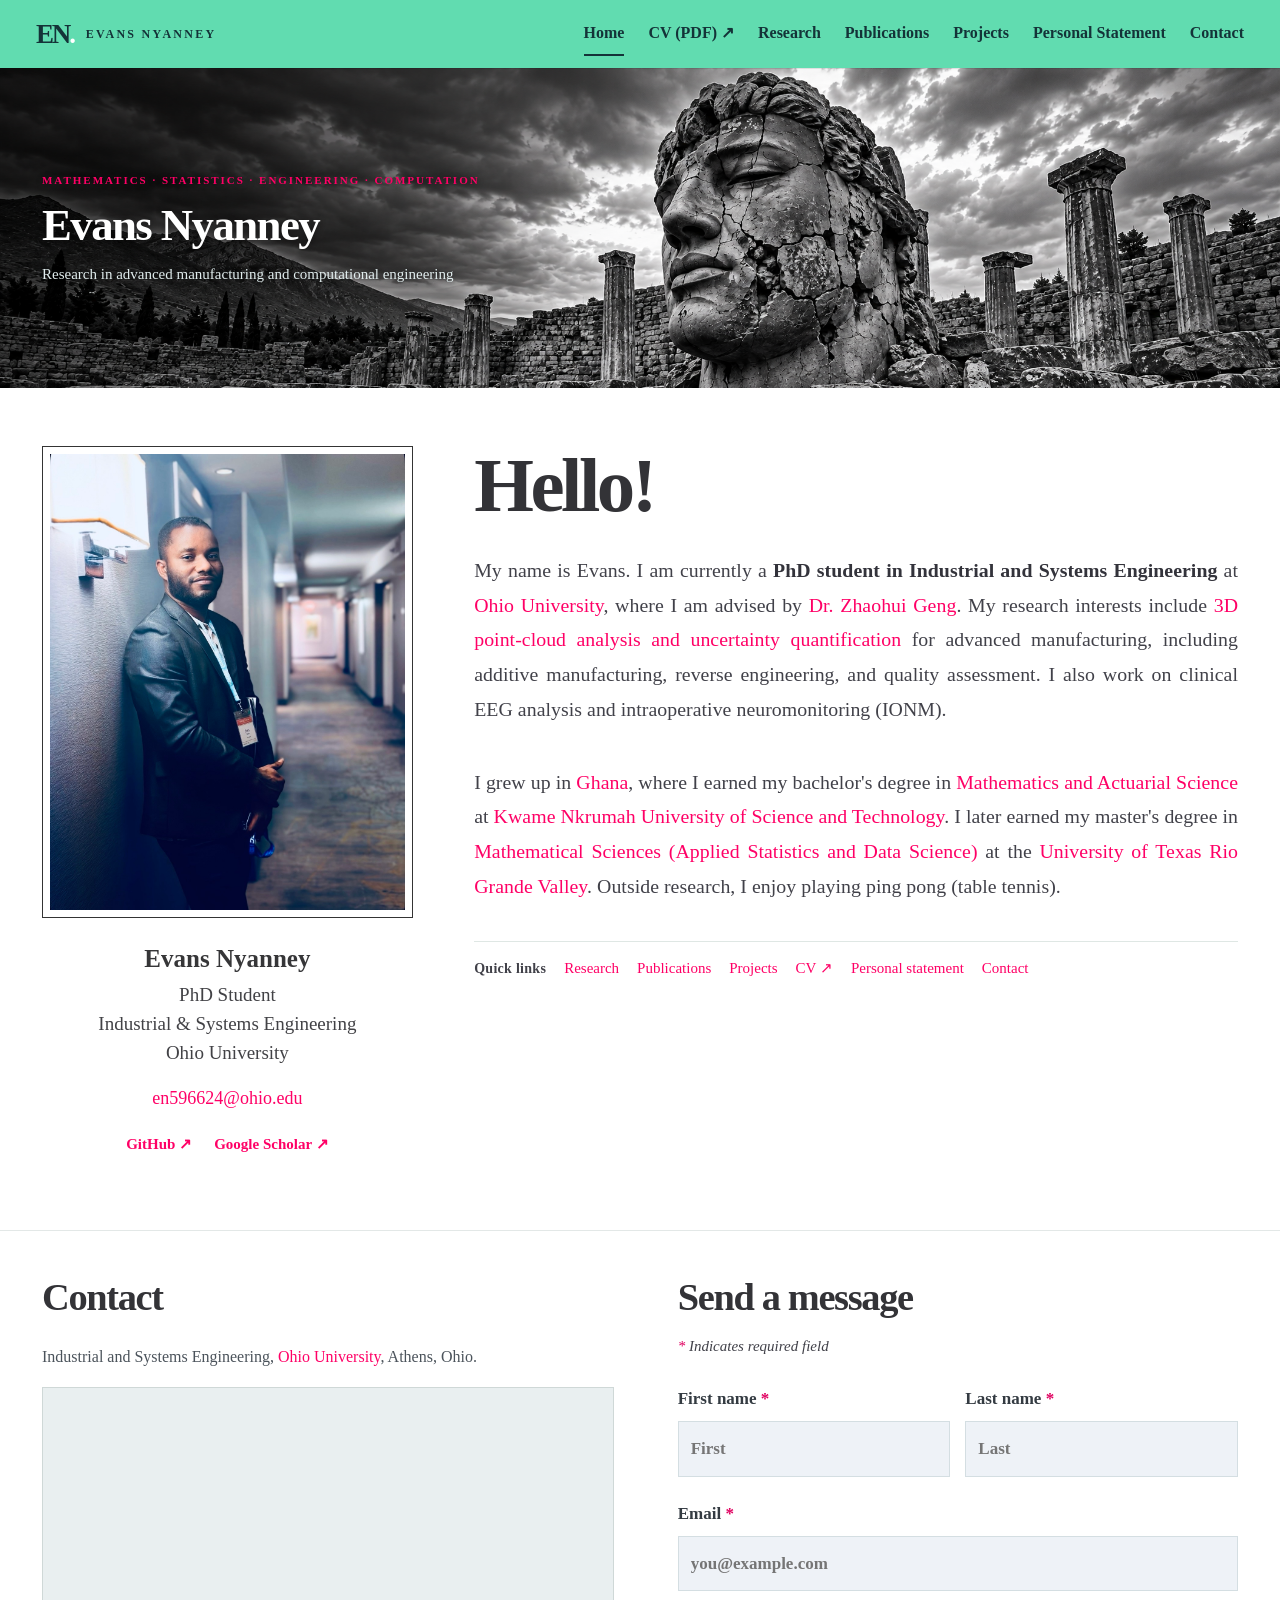
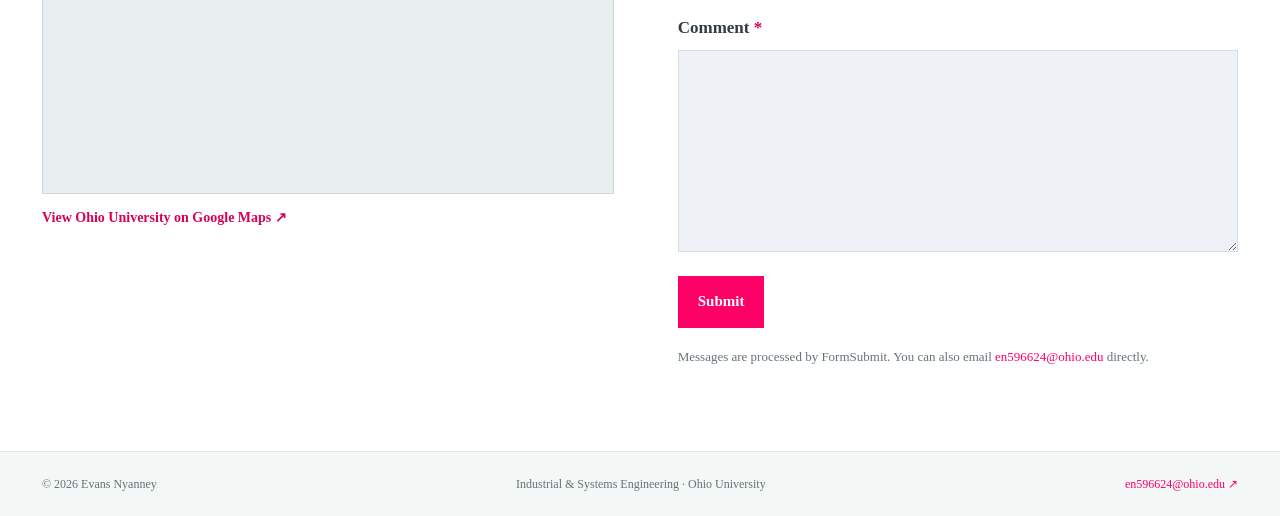
==== commit 96e9eb99: "Show all homepage navigation links without dropdown menu" ====
--- a/index.html
+++ b/index.html
@@ -1,8 +1,8 @@
 <!DOCTYPE html>
 
-<html lang="en"><head><meta charset="utf-8"/><meta content="width=device-width, initial-scale=1" name="viewport"/><meta content="#60dcb0" name="theme-color"/><meta content="Evans Nyanney — academic research in advanced manufacturing, 3D point clouds, applied statistics, and computational engineering." name="description"/><title>Home | Evans Nyanney</title><link href="styles.css?v=20261016-5" rel="stylesheet"/><link href="typography.css?v=1" rel="stylesheet"/></head><body class="home-page">
+<html lang="en"><head><meta charset="utf-8"/><meta content="width=device-width, initial-scale=1" name="viewport"/><meta content="#60dcb0" name="theme-color"/><meta content="Evans Nyanney — academic research in advanced manufacturing, 3D point clouds, applied statistics, and computational engineering." name="description"/><title>Home | Evans Nyanney</title><link href="styles.css?v=20261019-1" rel="stylesheet"/><link href="typography.css?v=1" rel="stylesheet"/></head><body class="home-page">
 <a class="skip-link" href="#content">Skip to main content</a>
-<header class="topbar"><div class="top-inner"><a aria-label="Evans Nyanney, homepage" class="brand" href="index.html"><span class="brand-mark">EN<span class="dot">.</span></span><span class="brand-name">EVANS NYANNEY</span></a><nav class="desktop-priority" aria-label="Research shortcuts"><a href="research.html">Research</a><a href="publications.html">Publications</a><a href="cv.pdf" target="_blank" rel="noopener noreferrer">CV &#8599;</a></nav><button aria-controls="navlinks" aria-expanded="false" aria-label="Open site navigation menu" class="menu-toggle" title="Open navigation menu" type="button"><span aria-hidden="true" class="hamburger">☰</span> Menu</button><nav aria-label="Primary navigation" class="navlinks" id="navlinks"><a aria-current="page" class="active" href="index.html">Home</a><a href="cv.pdf" rel="noopener noreferrer" target="_blank">CV (PDF) ↗</a><a href="research.html">Research</a><a href="publications.html">Publications</a><a href="projects.html">Projects</a><a href="personal-statement.html">Personal Statement</a><a href="contact.html">Contact</a></nav></div></header>
+<header class="topbar"><div class="top-inner"><a aria-label="Evans Nyanney, homepage" class="brand" href="index.html"><span class="brand-mark">EN<span class="dot">.</span></span><span class="brand-name">EVANS NYANNEY</span></a><nav aria-label="Primary navigation" class="home-navigation" id="navlinks"><a aria-current="page" class="active" href="index.html">Home</a><a href="cv.pdf" rel="noopener noreferrer" target="_blank">CV (PDF) ↗</a><a href="research.html">Research</a><a href="publications.html">Publications</a><a href="projects.html">Projects</a><a href="personal-statement.html">Personal Statement</a><a href="contact.html">Contact</a></nav></div></header>
 <section aria-label="Research banner" class="home-masthead" style="position:relative;overflow:hidden;width:100%;aspect-ratio:4/1;background:#172126"><img class="home-masthead-image" src="assets/home-sculpture-wide.png" alt="" width="2172" height="724" fetchpriority="high" style="display:block;width:100%;height:100%;object-fit:cover;object-position:center center"/><div class="home-masthead-content wrap" style="position:absolute;inset:0;display:flex;align-items:center"><div class="home-masthead-text"><p class="eyebrow light">MATHEMATICS · STATISTICS · ENGINEERING · COMPUTATION</p><h1>Evans Nyanney</h1><p>Research in advanced manufacturing and computational engineering</p></div></div></section><main id="content"><section class="home-intro wrap"><aside class="identity"><div class="profile-art"><img alt="Evans Nyanney at a conference" decoding="async" fetchpriority="high" height="1502" src="assets/EVANS.jpg" width="1170"/></div><h2>Evans Nyanney</h2><p class="role">PhD Student<br/>Industrial &amp; Systems Engineering<br/>Ohio University</p><p class="email-line"><a href="mailto:en596624@ohio.edu">en596624@ohio.edu</a></p><div class="social-links"><a href="https://github.com/evansnyanney" rel="noopener noreferrer" target="_blank">GitHub ↗</a><a href="https://scholar.google.com/citations?user=vQ40ShMAAAAJ" rel="noopener noreferrer" target="_blank">Google Scholar ↗</a></div></aside>
 <div class="welcome">
 <h2>Hello!</h2>
--- a/styles.css
+++ b/styles.css
@@ -318,3 +318,27 @@
   text-justify:inter-word;
   hyphens:auto;
 }
+
+/* Approved blended Research artwork, shown fully without a title overlay. */
+.research-emergence-banner{width:100%;height:auto;aspect-ratio:4/1;background:#fffbee;overflow:hidden}
+.research-emergence-banner img{display:block;width:100%;height:100%;object-fit:cover;object-position:center}
+@media(max-width:630px){.research-emergence-banner{height:auto;aspect-ratio:3/1}.research-emergence-banner img{height:100%}}
+
+/* Compact Research masthead with an explicit height limit. */
+.research-emergence-banner{height:clamp(220px,12vw,420px);max-height:none;aspect-ratio:auto}
+.research-emergence-banner img{width:100%;height:100%;object-fit:cover;object-position:center}
+@media(max-width:630px){.research-emergence-banner{height:180px;max-height:none;aspect-ratio:auto}.research-emergence-banner img{height:100%}}
+
+@media(max-width:630px){.research-emergence-banner img{object-fit:contain}.research-emergence-banner{background:#fffbee}}
+
+/* Match the approved muted Research artwork at the banner edges. */
+.research-emergence-banner{background:#b8c5c9}
+@media(max-width:630px){.research-emergence-banner{background:#b8c5c9}}
+
+/* Homepage navigation: every section is visible without a dropdown. */
+.home-page .top-inner{max-width:1480px;gap:24px;flex-wrap:wrap;padding-top:12px;padding-bottom:12px}
+.home-navigation{display:flex;flex-wrap:wrap;align-items:center;justify-content:flex-end;gap:6px 24px;margin-left:auto}
+.home-navigation a{display:block;color:#143338;font-size:16px;font-weight:700;line-height:1.4;padding:10px 0;border-bottom:2px solid transparent;white-space:nowrap}
+.home-navigation a:hover,.home-navigation a[aria-current="page"]{color:#143338;border-bottom-color:#143338;text-decoration:none}
+@media(max-width:1060px){.home-page .top-inner{gap:8px 24px}.home-navigation{gap:4px 18px}}
+@media(max-width:780px){.home-navigation{width:100%;margin-left:0;justify-content:flex-start;gap:2px 22px}.home-navigation a{font-size:15px;padding:8px 0}.home-page .top-inner{padding-top:16px;padding-bottom:12px}}
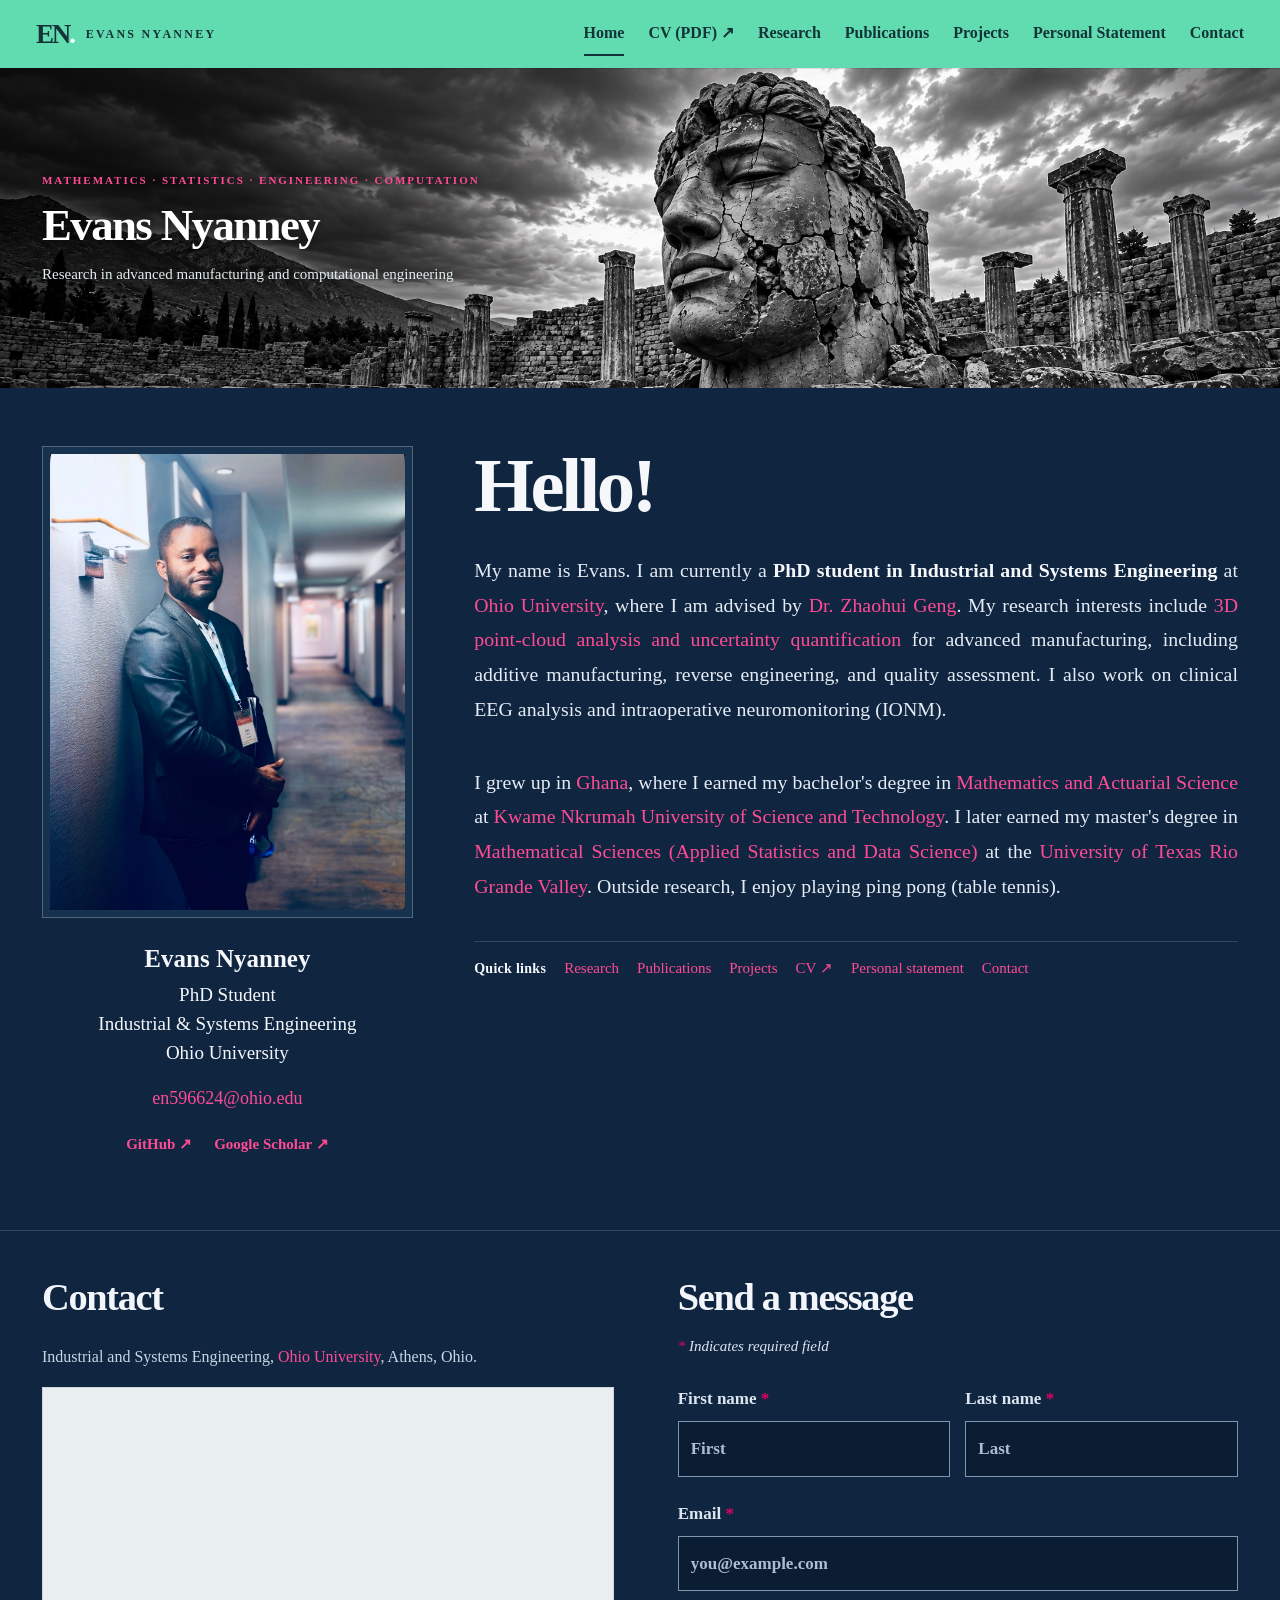
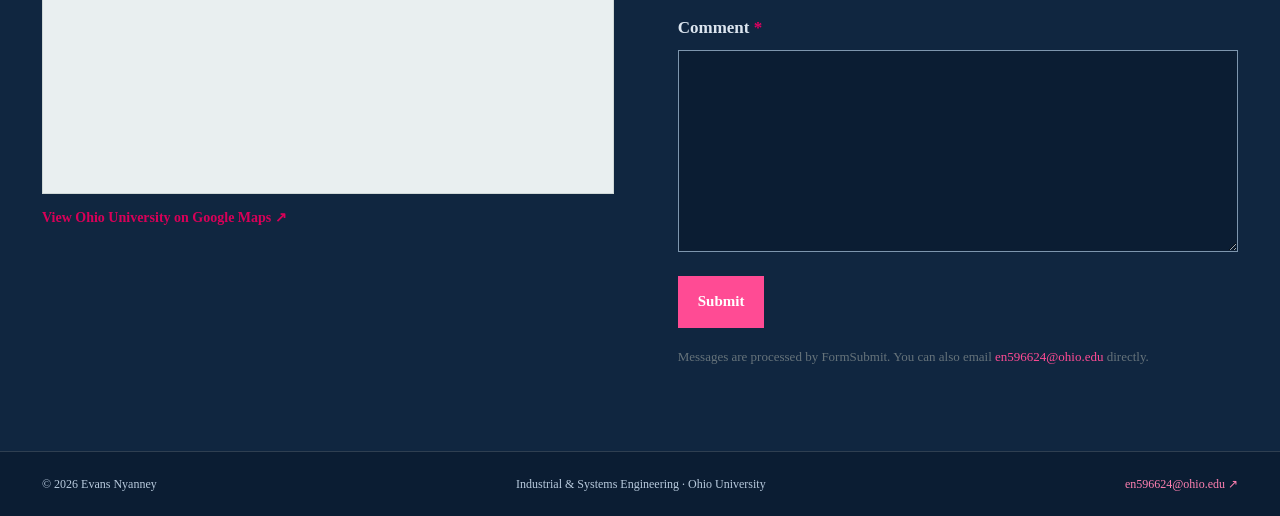
==== commit 7714e2a0: "Apply shared navy theme while preserving pink highlights" ====
--- a/index.html
+++ b/index.html
@@ -1,6 +1,6 @@
 <!DOCTYPE html>
 
-<html lang="en"><head><meta charset="utf-8"/><meta content="width=device-width, initial-scale=1" name="viewport"/><meta content="#60dcb0" name="theme-color"/><meta content="Evans Nyanney — academic research in advanced manufacturing, 3D point clouds, applied statistics, and computational engineering." name="description"/><title>Home | Evans Nyanney</title><link href="styles.css?v=20261019-1" rel="stylesheet"/><link href="typography.css?v=1" rel="stylesheet"/></head><body class="home-page">
+<html lang="en"><head><meta charset="utf-8"/><meta content="width=device-width, initial-scale=1" name="viewport"/><meta content="#60dcb0" name="theme-color"/><meta content="Evans Nyanney — academic research in advanced manufacturing, 3D point clouds, applied statistics, and computational engineering." name="description"/><title>Home | Evans Nyanney</title><link href="styles.css?v=20261019-3" rel="stylesheet"/><link href="typography.css?v=1" rel="stylesheet"/><link href="navy-theme.css?v=1" rel="stylesheet"/></head><body class="home-page">
 <a class="skip-link" href="#content">Skip to main content</a>
 <header class="topbar"><div class="top-inner"><a aria-label="Evans Nyanney, homepage" class="brand" href="index.html"><span class="brand-mark">EN<span class="dot">.</span></span><span class="brand-name">EVANS NYANNEY</span></a><nav aria-label="Primary navigation" class="home-navigation" id="navlinks"><a aria-current="page" class="active" href="index.html">Home</a><a href="cv.pdf" rel="noopener noreferrer" target="_blank">CV (PDF) ↗</a><a href="research.html">Research</a><a href="publications.html">Publications</a><a href="projects.html">Projects</a><a href="personal-statement.html">Personal Statement</a><a href="contact.html">Contact</a></nav></div></header>
 <section aria-label="Research banner" class="home-masthead" style="position:relative;overflow:hidden;width:100%;aspect-ratio:4/1;background:#172126"><img class="home-masthead-image" src="assets/home-sculpture-wide.png" alt="" width="2172" height="724" fetchpriority="high" style="display:block;width:100%;height:100%;object-fit:cover;object-position:center center"/><div class="home-masthead-content wrap" style="position:absolute;inset:0;display:flex;align-items:center"><div class="home-masthead-text"><p class="eyebrow light">MATHEMATICS · STATISTICS · ENGINEERING · COMPUTATION</p><h1>Evans Nyanney</h1><p>Research in advanced manufacturing and computational engineering</p></div></div></section><main id="content"><section class="home-intro wrap"><aside class="identity"><div class="profile-art"><img alt="Evans Nyanney at a conference" decoding="async" fetchpriority="high" height="1502" src="assets/EVANS.jpg" width="1170"/></div><h2>Evans Nyanney</h2><p class="role">PhD Student<br/>Industrial &amp; Systems Engineering<br/>Ohio University</p><p class="email-line"><a href="mailto:en596624@ohio.edu">en596624@ohio.edu</a></p><div class="social-links"><a href="https://github.com/evansnyanney" rel="noopener noreferrer" target="_blank">GitHub ↗</a><a href="https://scholar.google.com/citations?user=vQ40ShMAAAAJ" rel="noopener noreferrer" target="_blank">Google Scholar ↗</a></div></aside>
--- a/styles.css
+++ b/styles.css
@@ -342,3 +342,11 @@
 .home-navigation a:hover,.home-navigation a[aria-current="page"]{color:#143338;border-bottom-color:#143338;text-decoration:none}
 @media(max-width:1060px){.home-page .top-inner{gap:8px 24px}.home-navigation{gap:4px 18px}}
 @media(max-width:780px){.home-navigation{width:100%;margin-left:0;justify-content:flex-start;gap:2px 22px}.home-navigation a{font-size:15px;padding:8px 0}.home-page .top-inner{padding-top:16px;padding-bottom:12px}}
+
+/* Subtle cinematic movement behind the static homepage banner text. */
+.home-masthead-image{transform-origin:62% 50%;animation:sculpture-pan 12s ease-in-out infinite alternate}
+@keyframes sculpture-pan{
+  from{transform:scale(1) translateX(0)}
+  to{transform:scale(1.1) translateX(-1%)}
+}
+@media(prefers-reduced-motion:reduce){.home-masthead-image{animation:none;transform:none}}
--- a/navy-theme.css
+++ b/navy-theme.css
@@ -0,0 +1,40 @@
+/* Shared navy surfaces and readable content across every page. */
+:root{--ink:#f2f5fa;--ink2:#d1dce8;--line:#ffffff26;--pale:#17324f;--academic-accent:#ff4b94;--mintdark:#ff4b94}
+body,body.research-page{background:#102640;color:#f2f5fa}
+body main h1,body main h2,body main h3{color:#f5f7fb}
+body main p,body main li,body main dd{color:#dce5ef}
+body main p.intro-lead,body main p.academic-journey,body main .statement p,body main .welcome p{color:#e5ecf5}
+body main strong,body main .authors strong{color:#f5f7fb}
+body main a{color:#ff4b94}
+body main a:hover{color:#ff92bd}
+body main .bio-highlight,body main .welcome p .bio-highlight,body main .welcome p a,body main .eyebrow,body main .topic-tag,body main .pub-year,body main .topic-num,body main .period{color:#ff4b94}
+body main .welcome p strong{color:#f5f7fb}
+body main .small-muted,body main .page-subtitle,body main .campus-description,body main .project-mentor,body main .form-help,body main .pub p,body main .manuscript-details>p,body main .workflow figcaption{color:#c8d5e3}
+body .home-contact{background:#102640;border-top-color:#ffffff26}
+body .section-title,body .quick h3,body .identity h2,body .identity .role,body .contact-grid h2{color:#f2f5fa}
+body .quick li,body .home-contact-form .required-note,body .home-contact-form label,body .email-panel label{color:#dce5ef}
+body .email-panel,body .note-link,body .research-toolbox,body .workflow li{background:#17324f;border-color:#ffffff26;color:#e5ecf5}
+body .note-link{border-left-color:#ff4b94}
+body .profile-art{background:#17324f;border-color:#ffffff40}
+body .email-panel input,body .email-panel textarea,body .home-contact-form input,body .home-contact-form textarea{background:#0b1d33;border:1px solid #7e96ae;color:#f5f7fb}
+body input::placeholder,body textarea::placeholder{color:#adbed0;opacity:1}
+body .form-status[data-state="success"]{color:#8be3b4}
+body .form-status[data-state="error"]{color:#ffb0bc}
+body .pub p.publication-award,body .manuscript-diamond{color:#ff80b1}
+body main ul:not(.quick ul):not(.manuscript-titles)>li::before{border-color:#ff80b1}
+body .page-header,body .topic,body .pub,body .quick{border-color:#ffffff26}
+body footer{background:#0b1d33;border-top-color:#ffffff26;color:#b8cadd}
+body footer a{color:#ff80b1}
+body .research-overview a{color:#b4e7ff}
+body .research-overview a:hover{color:white}
+body .research-inline-title{color:#ff9a71}
+body .home-masthead-text p,body .publications-cover-content p{color:#f4f6fa}
+body .home-masthead-text .eyebrow{color:#ff4b94}
+body .skip-link{color:#17324f;background:white}
+
+/* Override the earlier page-specific light palette. */
+body.home-page main .welcome p,body.home-page main .welcome p.intro-lead,body.home-page main .welcome p.academic-journey,body.statement-page main .statement p{color:#e5ecf5}
+body.home-page main .welcome h2,body.home-page main .quick h3,body.home-page main .identity h2,body.home-page main .identity .role{color:#f5f7fb}
+body.home-page main .welcome p a,body.home-page main .welcome p .bio-highlight{color:#ff4b94}
+body.home-page main .welcome p strong{color:#f5f7fb}
+body.statement-page main .statement .signature,body.statement-page main .statement .welcome-note{color:#f5f7fb}
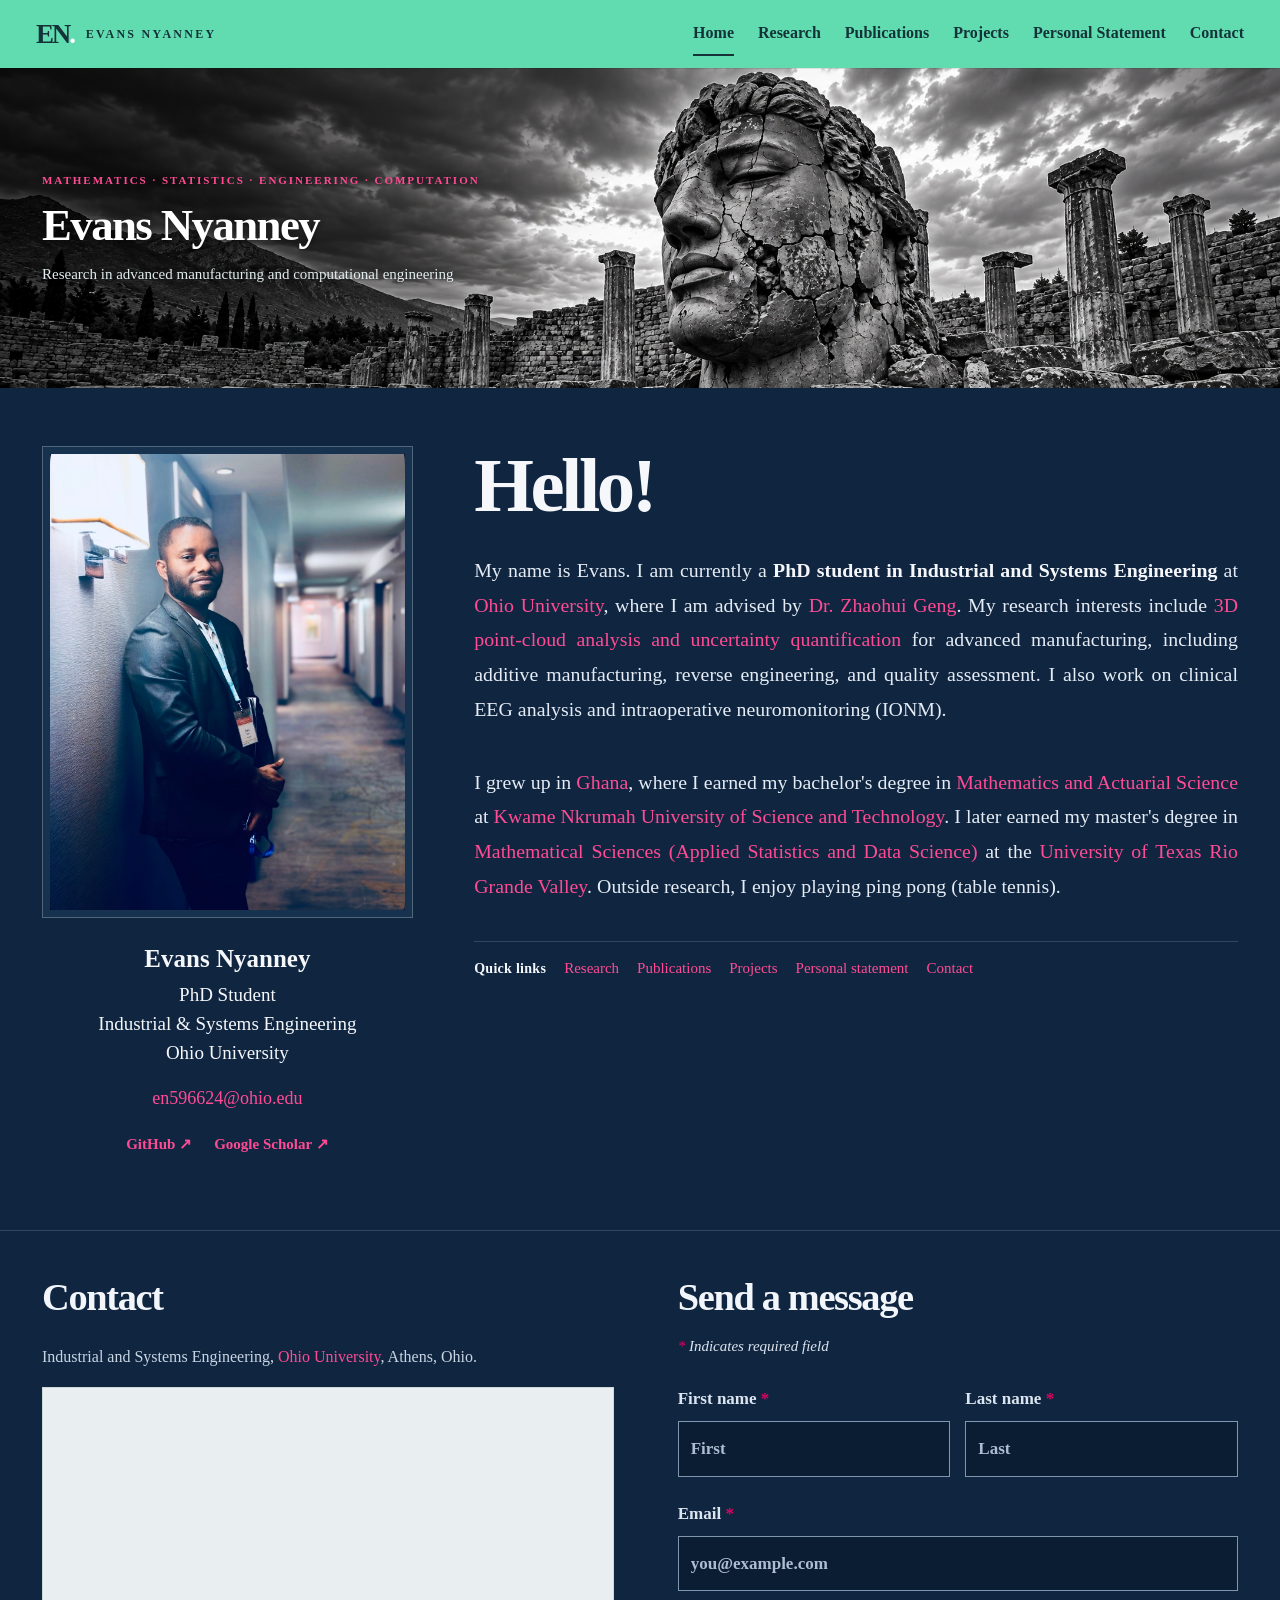
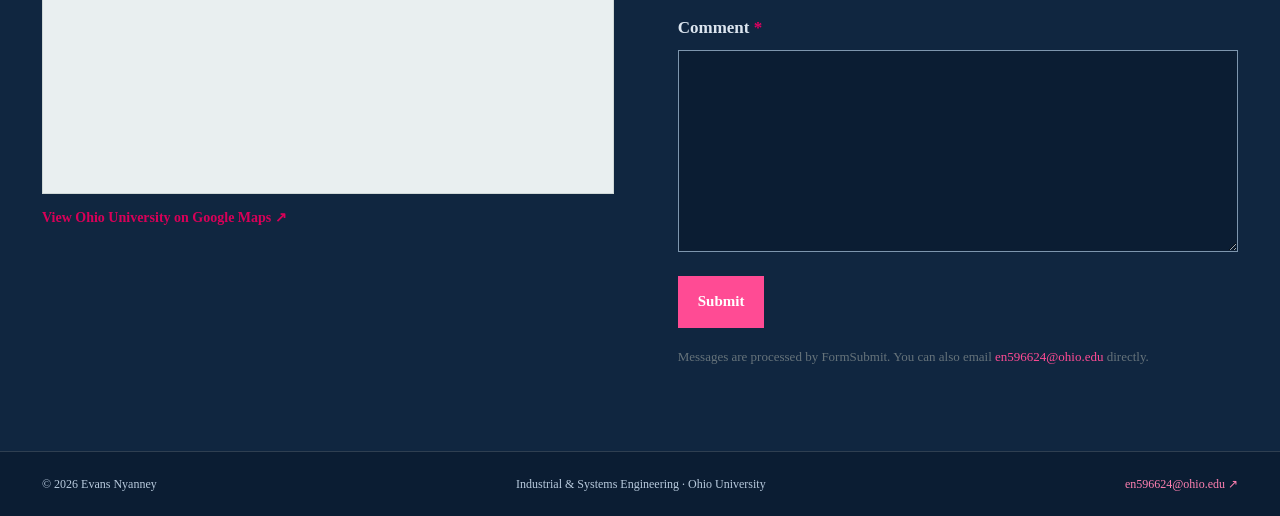
==== commit 30b57e92: "Temporarily remove CV links from website" ====
--- a/index.html
+++ b/index.html
@@ -2,13 +2,13 @@
 
 <html lang="en"><head><meta charset="utf-8"/><meta content="width=device-width, initial-scale=1" name="viewport"/><meta content="#60dcb0" name="theme-color"/><meta content="Evans Nyanney — academic research in advanced manufacturing, 3D point clouds, applied statistics, and computational engineering." name="description"/><title>Home | Evans Nyanney</title><link href="styles.css?v=20261019-3" rel="stylesheet"/><link href="typography.css?v=1" rel="stylesheet"/><link href="navy-theme.css?v=1" rel="stylesheet"/></head><body class="home-page">
 <a class="skip-link" href="#content">Skip to main content</a>
-<header class="topbar"><div class="top-inner"><a aria-label="Evans Nyanney, homepage" class="brand" href="index.html"><span class="brand-mark">EN<span class="dot">.</span></span><span class="brand-name">EVANS NYANNEY</span></a><nav aria-label="Primary navigation" class="home-navigation" id="navlinks"><a aria-current="page" class="active" href="index.html">Home</a><a href="cv.pdf" rel="noopener noreferrer" target="_blank">CV (PDF) ↗</a><a href="research.html">Research</a><a href="publications.html">Publications</a><a href="projects.html">Projects</a><a href="personal-statement.html">Personal Statement</a><a href="contact.html">Contact</a></nav></div></header>
+<header class="topbar"><div class="top-inner"><a aria-label="Evans Nyanney, homepage" class="brand" href="index.html"><span class="brand-mark">EN<span class="dot">.</span></span><span class="brand-name">EVANS NYANNEY</span></a><nav aria-label="Primary navigation" class="home-navigation" id="navlinks"><a aria-current="page" class="active" href="index.html">Home</a><a href="research.html">Research</a><a href="publications.html">Publications</a><a href="projects.html">Projects</a><a href="personal-statement.html">Personal Statement</a><a href="contact.html">Contact</a></nav></div></header>
 <section aria-label="Research banner" class="home-masthead" style="position:relative;overflow:hidden;width:100%;aspect-ratio:4/1;background:#172126"><img class="home-masthead-image" src="assets/home-sculpture-wide.png" alt="" width="2172" height="724" fetchpriority="high" style="display:block;width:100%;height:100%;object-fit:cover;object-position:center center"/><div class="home-masthead-content wrap" style="position:absolute;inset:0;display:flex;align-items:center"><div class="home-masthead-text"><p class="eyebrow light">MATHEMATICS · STATISTICS · ENGINEERING · COMPUTATION</p><h1>Evans Nyanney</h1><p>Research in advanced manufacturing and computational engineering</p></div></div></section><main id="content"><section class="home-intro wrap"><aside class="identity"><div class="profile-art"><img alt="Evans Nyanney at a conference" decoding="async" fetchpriority="high" height="1502" src="assets/EVANS.jpg" width="1170"/></div><h2>Evans Nyanney</h2><p class="role">PhD Student<br/>Industrial &amp; Systems Engineering<br/>Ohio University</p><p class="email-line"><a href="mailto:en596624@ohio.edu">en596624@ohio.edu</a></p><div class="social-links"><a href="https://github.com/evansnyanney" rel="noopener noreferrer" target="_blank">GitHub ↗</a><a href="https://scholar.google.com/citations?user=vQ40ShMAAAAJ" rel="noopener noreferrer" target="_blank">Google Scholar ↗</a></div></aside>
 <div class="welcome">
 <h2>Hello!</h2>
 <p class="intro-lead">My name is Evans. I am currently a <strong>PhD student in Industrial and Systems Engineering</strong> at <a href="https://www.ohio.edu/">Ohio University</a>, where I am advised by <span class="bio-highlight">Dr. Zhaohui Geng</span>. My research interests include <span class="bio-highlight">3D point-cloud analysis and uncertainty quantification</span> for advanced manufacturing, including additive manufacturing, reverse engineering, and quality assessment. I also work on clinical EEG analysis and intraoperative neuromonitoring (IONM).</p>
 <p class="academic-journey">I grew up in <span class="bio-highlight">Ghana</span>, where I earned my bachelor's degree in <span class="bio-highlight">Mathematics and Actuarial Science</span> at <a href="https://www.knust.edu.gh/">Kwame Nkrumah University of Science and Technology</a>. I later earned my master's degree in <span class="bio-highlight">Mathematical Sciences (Applied Statistics and Data Science)</span> at the <a href="https://www.utrgv.edu/">University of Texas Rio Grande Valley</a>. Outside research, I enjoy playing ping pong (table tennis).</p>
-<nav aria-label="Quick navigation" class="quick"><h3>Quick links</h3><ul><li><a href="research.html">Research</a></li><li><a href="publications.html">Publications</a></li><li><a href="projects.html">Projects</a></li><li><a href="cv.pdf" target="_blank" rel="noopener noreferrer">CV &#8599;</a></li><li><a href="personal-statement.html">Personal statement</a></li><li><a href="contact.html">Contact</a></li></ul></nav>
+<nav aria-label="Quick navigation" class="quick"><h3>Quick links</h3><ul><li><a href="research.html">Research</a></li><li><a href="publications.html">Publications</a></li><li><a href="projects.html">Projects</a></li><li><a href="personal-statement.html">Personal statement</a></li><li><a href="contact.html">Contact</a></li></ul></nav>
 </div></section>
 <section aria-labelledby="home-contact-heading" class="home-contact" id="contact">
 <div class="wrap home-contact-inner">
--- a/navy-theme.css
+++ b/navy-theme.css
@@ -38,3 +38,7 @@
 body.home-page main .welcome p a,body.home-page main .welcome p .bio-highlight{color:#ff4b94}
 body.home-page main .welcome p strong{color:#f5f7fb}
 body.statement-page main .statement .signature,body.statement-page main .statement .welcome-note{color:#f5f7fb}
+
+/* Projects content uses white text throughout. */
+body.projects-page main,body.projects-page main p,body.projects-page main li,body.projects-page main a,body.projects-page main strong,body.projects-page main .eyebrow,body.projects-page main .topic-tag,body.projects-page main .topic-num,body.projects-page main .project-mentor,body.projects-page main figcaption{color:#fff}
+body.projects-page main a:hover{color:#fff;text-decoration:underline}
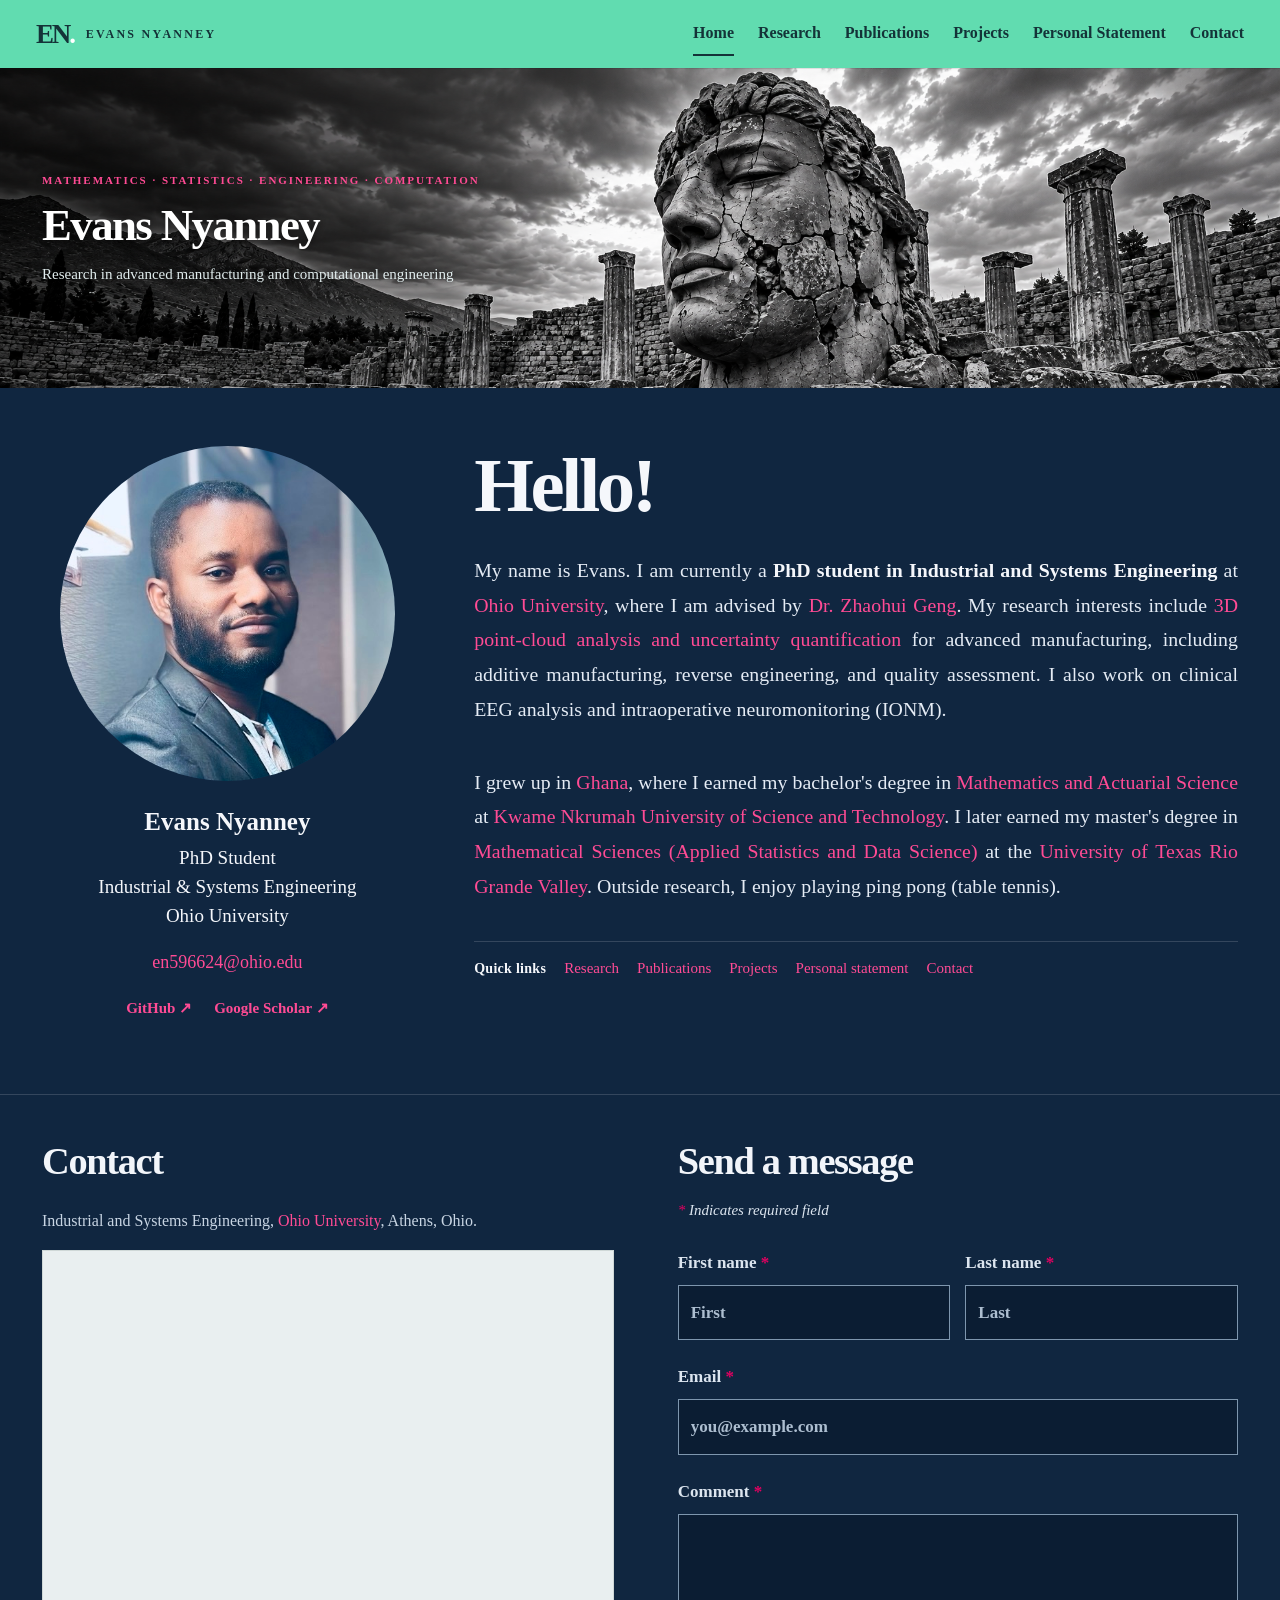
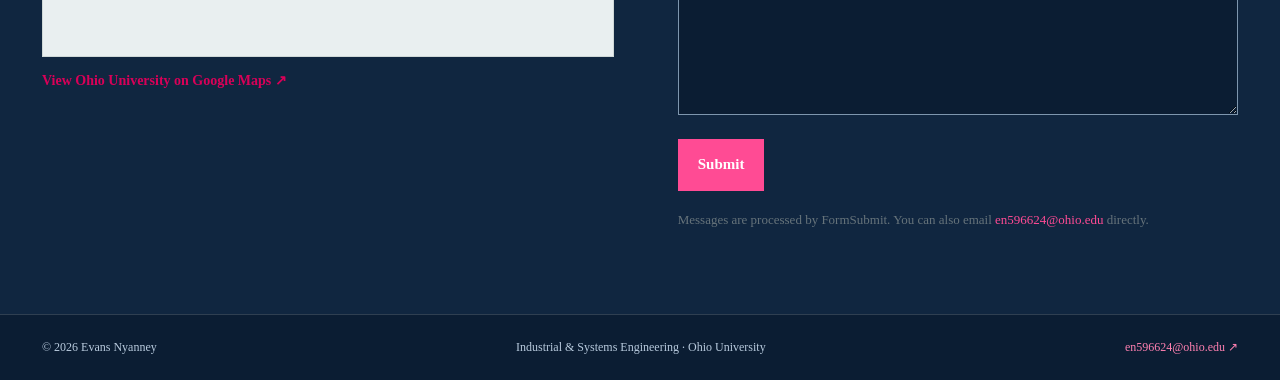
==== commit 5589f895: "Use circular headshot on homepage" ====
--- a/index.html
+++ b/index.html
@@ -1,6 +1,6 @@
 <!DOCTYPE html>
 
-<html lang="en"><head><meta charset="utf-8"/><meta content="width=device-width, initial-scale=1" name="viewport"/><meta content="#60dcb0" name="theme-color"/><meta content="Evans Nyanney — academic research in advanced manufacturing, 3D point clouds, applied statistics, and computational engineering." name="description"/><title>Home | Evans Nyanney</title><link href="styles.css?v=20261019-3" rel="stylesheet"/><link href="typography.css?v=1" rel="stylesheet"/><link href="navy-theme.css?v=1" rel="stylesheet"/></head><body class="home-page">
+<html lang="en"><head><meta charset="utf-8"/><meta content="width=device-width, initial-scale=1" name="viewport"/><meta content="#60dcb0" name="theme-color"/><meta content="Evans Nyanney — academic research in advanced manufacturing, 3D point clouds, applied statistics, and computational engineering." name="description"/><title>Home | Evans Nyanney</title><link href="styles.css?v=20261115-portrait" rel="stylesheet"/><link href="typography.css?v=1" rel="stylesheet"/><link href="navy-theme.css?v=1" rel="stylesheet"/></head><body class="home-page">
 <a class="skip-link" href="#content">Skip to main content</a>
 <header class="topbar"><div class="top-inner"><a aria-label="Evans Nyanney, homepage" class="brand" href="index.html"><span class="brand-mark">EN<span class="dot">.</span></span><span class="brand-name">EVANS NYANNEY</span></a><nav aria-label="Primary navigation" class="home-navigation" id="navlinks"><a aria-current="page" class="active" href="index.html">Home</a><a href="research.html">Research</a><a href="publications.html">Publications</a><a href="projects.html">Projects</a><a href="personal-statement.html">Personal Statement</a><a href="contact.html">Contact</a></nav></div></header>
 <section aria-label="Research banner" class="home-masthead" style="position:relative;overflow:hidden;width:100%;aspect-ratio:4/1;background:#172126"><img class="home-masthead-image" src="assets/home-sculpture-wide.png" alt="" width="2172" height="724" fetchpriority="high" style="display:block;width:100%;height:100%;object-fit:cover;object-position:center center"/><div class="home-masthead-content wrap" style="position:absolute;inset:0;display:flex;align-items:center"><div class="home-masthead-text"><p class="eyebrow light">MATHEMATICS · STATISTICS · ENGINEERING · COMPUTATION</p><h1>Evans Nyanney</h1><p>Research in advanced manufacturing and computational engineering</p></div></div></section><main id="content"><section class="home-intro wrap"><aside class="identity"><div class="profile-art"><img alt="Evans Nyanney at a conference" decoding="async" fetchpriority="high" height="1502" src="assets/EVANS.jpg" width="1170"/></div><h2>Evans Nyanney</h2><p class="role">PhD Student<br/>Industrial &amp; Systems Engineering<br/>Ohio University</p><p class="email-line"><a href="mailto:en596624@ohio.edu">en596624@ohio.edu</a></p><div class="social-links"><a href="https://github.com/evansnyanney" rel="noopener noreferrer" target="_blank">GitHub ↗</a><a href="https://scholar.google.com/citations?user=vQ40ShMAAAAJ" rel="noopener noreferrer" target="_blank">Google Scholar ↗</a></div></aside>
@@ -38,4 +38,4 @@
 </section>
 </main>
 <footer><div class="wrap footer-inner"><span>© 2026 Evans Nyanney</span><span>Industrial &amp; Systems Engineering · Ohio University</span><a href="mailto:en596624@ohio.edu">en596624@ohio.edu ↗</a></div></footer>
-<script defer="" src="script.js?v=20261015-2"></script></body></html>+<script defer="" src="script.js?v=20261015-2"></script></body></html>
--- a/styles.css
+++ b/styles.css
@@ -32,6 +32,8 @@
 .identity{max-width:440px}
 .profile-art{border:1px solid #343434;outline:0;padding:7px;background:#fff;margin-bottom:23px}
 .profile-art img{width:100%;height:auto;object-fit:contain;object-position:center;display:block}
+.home-page .profile-art{position:relative;width:min(100%,335px);aspect-ratio:1;margin:0 auto 23px;padding:0;border:0;border-radius:50%;overflow:hidden}
+.home-page .profile-art img{position:absolute;left:-46%;top:-32%;width:240%;max-width:none;height:auto}
 .identity h2{font-size:25px;font-weight:700;margin-top:14px;color:#363638}
 .identity .role{font-size:19px;color:#424246;line-height:1.52;margin:5px 0 14px}
 .identity .email-line{border:0;padding:2px 0;margin:0 0 16px;font-size:18px}
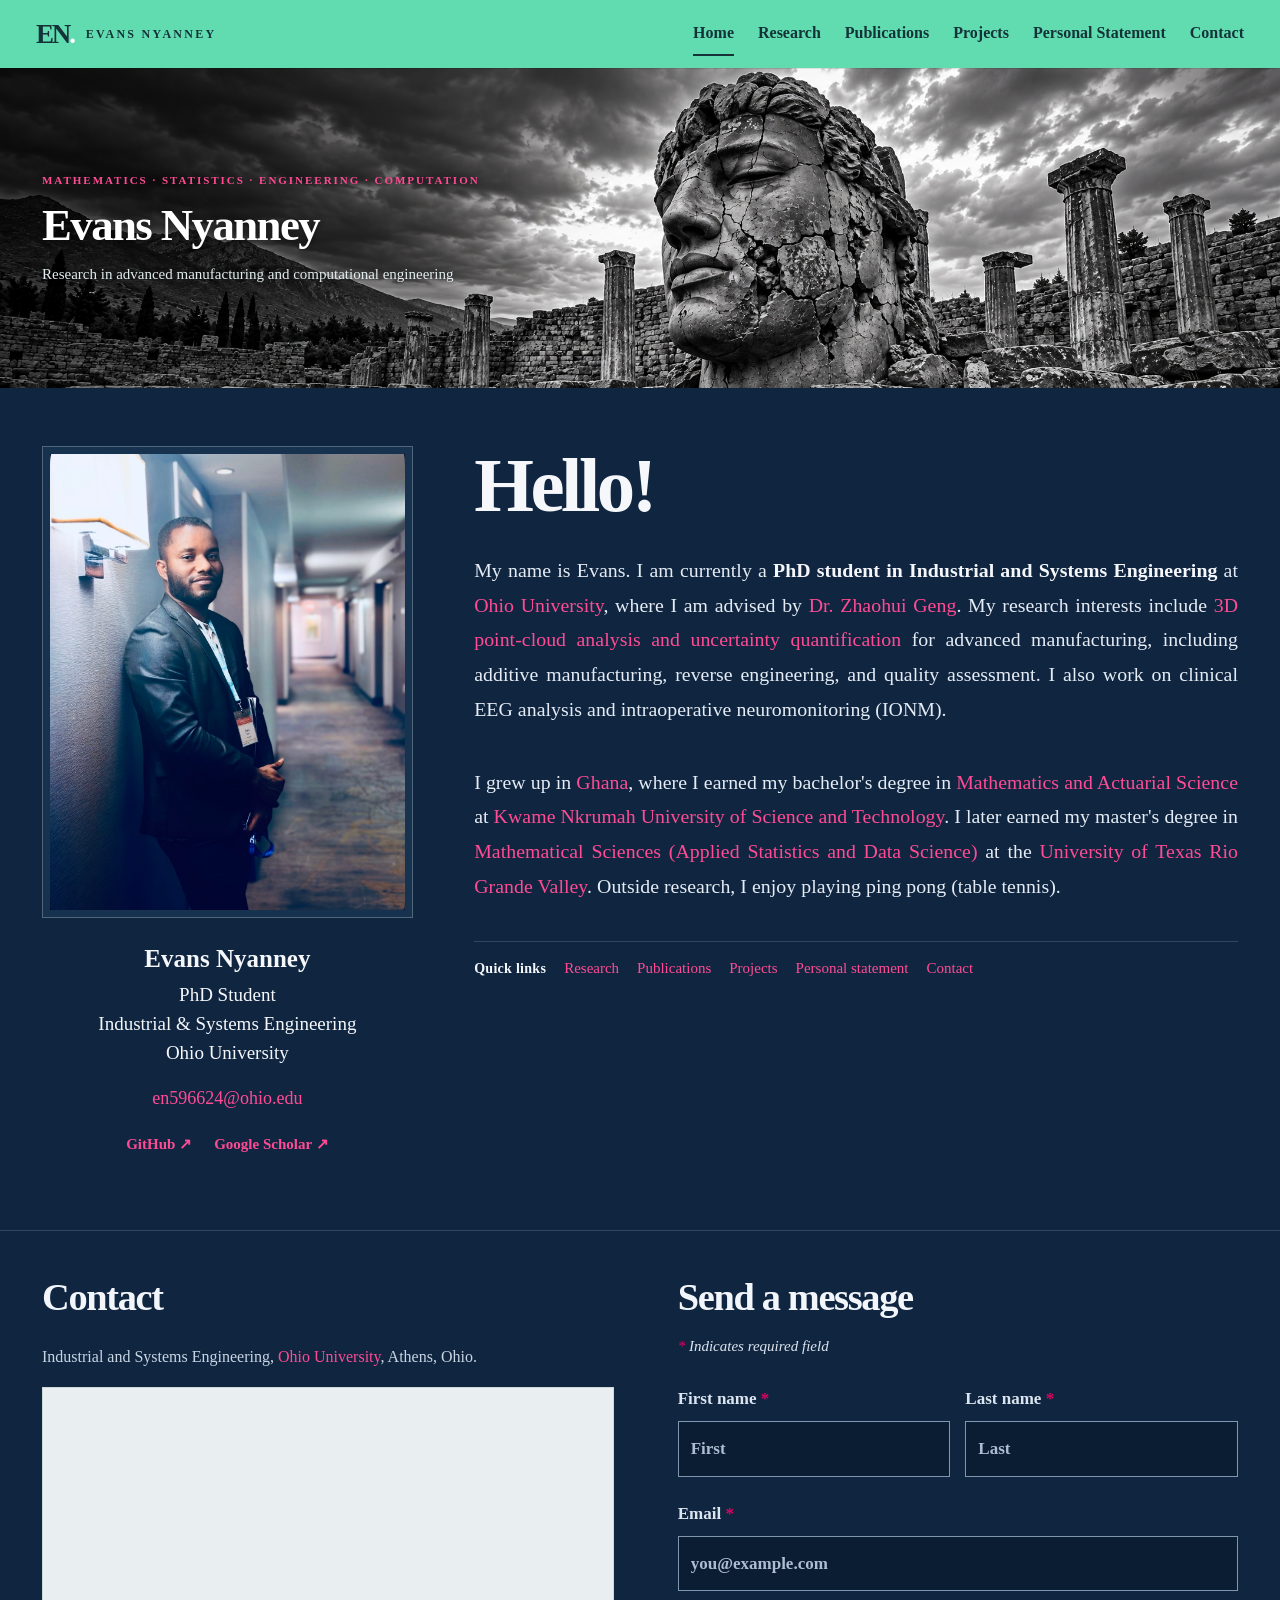
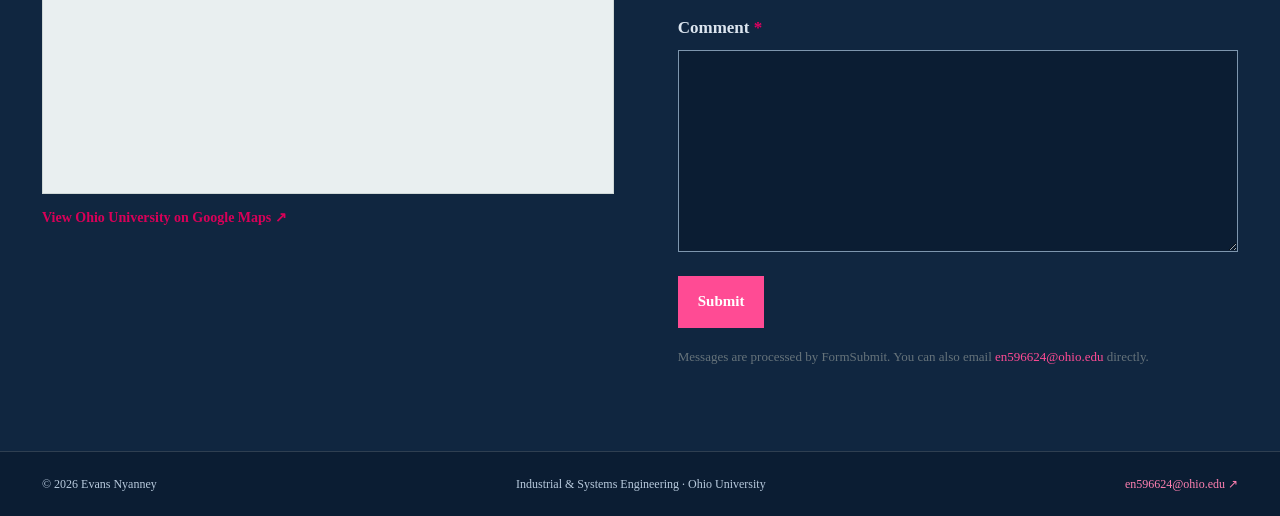
==== commit 31e1a1e8: "Revert "Use circular headshot on homepage" This reverts commit 5589f8957487cc4ca725fcfffd07b7a9df2a7" ====
--- a/index.html
+++ b/index.html
@@ -1,6 +1,6 @@
 <!DOCTYPE html>
 
-<html lang="en"><head><meta charset="utf-8"/><meta content="width=device-width, initial-scale=1" name="viewport"/><meta content="#60dcb0" name="theme-color"/><meta content="Evans Nyanney — academic research in advanced manufacturing, 3D point clouds, applied statistics, and computational engineering." name="description"/><title>Home | Evans Nyanney</title><link href="styles.css?v=20261115-portrait" rel="stylesheet"/><link href="typography.css?v=1" rel="stylesheet"/><link href="navy-theme.css?v=1" rel="stylesheet"/></head><body class="home-page">
+<html lang="en"><head><meta charset="utf-8"/><meta content="width=device-width, initial-scale=1" name="viewport"/><meta content="#60dcb0" name="theme-color"/><meta content="Evans Nyanney — academic research in advanced manufacturing, 3D point clouds, applied statistics, and computational engineering." name="description"/><title>Home | Evans Nyanney</title><link href="styles.css?v=20261019-3" rel="stylesheet"/><link href="typography.css?v=1" rel="stylesheet"/><link href="navy-theme.css?v=1" rel="stylesheet"/></head><body class="home-page">
 <a class="skip-link" href="#content">Skip to main content</a>
 <header class="topbar"><div class="top-inner"><a aria-label="Evans Nyanney, homepage" class="brand" href="index.html"><span class="brand-mark">EN<span class="dot">.</span></span><span class="brand-name">EVANS NYANNEY</span></a><nav aria-label="Primary navigation" class="home-navigation" id="navlinks"><a aria-current="page" class="active" href="index.html">Home</a><a href="research.html">Research</a><a href="publications.html">Publications</a><a href="projects.html">Projects</a><a href="personal-statement.html">Personal Statement</a><a href="contact.html">Contact</a></nav></div></header>
 <section aria-label="Research banner" class="home-masthead" style="position:relative;overflow:hidden;width:100%;aspect-ratio:4/1;background:#172126"><img class="home-masthead-image" src="assets/home-sculpture-wide.png" alt="" width="2172" height="724" fetchpriority="high" style="display:block;width:100%;height:100%;object-fit:cover;object-position:center center"/><div class="home-masthead-content wrap" style="position:absolute;inset:0;display:flex;align-items:center"><div class="home-masthead-text"><p class="eyebrow light">MATHEMATICS · STATISTICS · ENGINEERING · COMPUTATION</p><h1>Evans Nyanney</h1><p>Research in advanced manufacturing and computational engineering</p></div></div></section><main id="content"><section class="home-intro wrap"><aside class="identity"><div class="profile-art"><img alt="Evans Nyanney at a conference" decoding="async" fetchpriority="high" height="1502" src="assets/EVANS.jpg" width="1170"/></div><h2>Evans Nyanney</h2><p class="role">PhD Student<br/>Industrial &amp; Systems Engineering<br/>Ohio University</p><p class="email-line"><a href="mailto:en596624@ohio.edu">en596624@ohio.edu</a></p><div class="social-links"><a href="https://github.com/evansnyanney" rel="noopener noreferrer" target="_blank">GitHub ↗</a><a href="https://scholar.google.com/citations?user=vQ40ShMAAAAJ" rel="noopener noreferrer" target="_blank">Google Scholar ↗</a></div></aside>
@@ -38,4 +38,4 @@
 </section>
 </main>
 <footer><div class="wrap footer-inner"><span>© 2026 Evans Nyanney</span><span>Industrial &amp; Systems Engineering · Ohio University</span><a href="mailto:en596624@ohio.edu">en596624@ohio.edu ↗</a></div></footer>
-<script defer="" src="script.js?v=20261015-2"></script></body></html>
+<script defer="" src="script.js?v=20261015-2"></script></body></html>
--- a/styles.css
+++ b/styles.css
@@ -32,8 +32,6 @@
 .identity{max-width:440px}
 .profile-art{border:1px solid #343434;outline:0;padding:7px;background:#fff;margin-bottom:23px}
 .profile-art img{width:100%;height:auto;object-fit:contain;object-position:center;display:block}
-.home-page .profile-art{position:relative;width:min(100%,335px);aspect-ratio:1;margin:0 auto 23px;padding:0;border:0;border-radius:50%;overflow:hidden}
-.home-page .profile-art img{position:absolute;left:-46%;top:-32%;width:240%;max-width:none;height:auto}
 .identity h2{font-size:25px;font-weight:700;margin-top:14px;color:#363638}
 .identity .role{font-size:19px;color:#424246;line-height:1.52;margin:5px 0 14px}
 .identity .email-line{border:0;padding:2px 0;margin:0 0 16px;font-size:18px}
